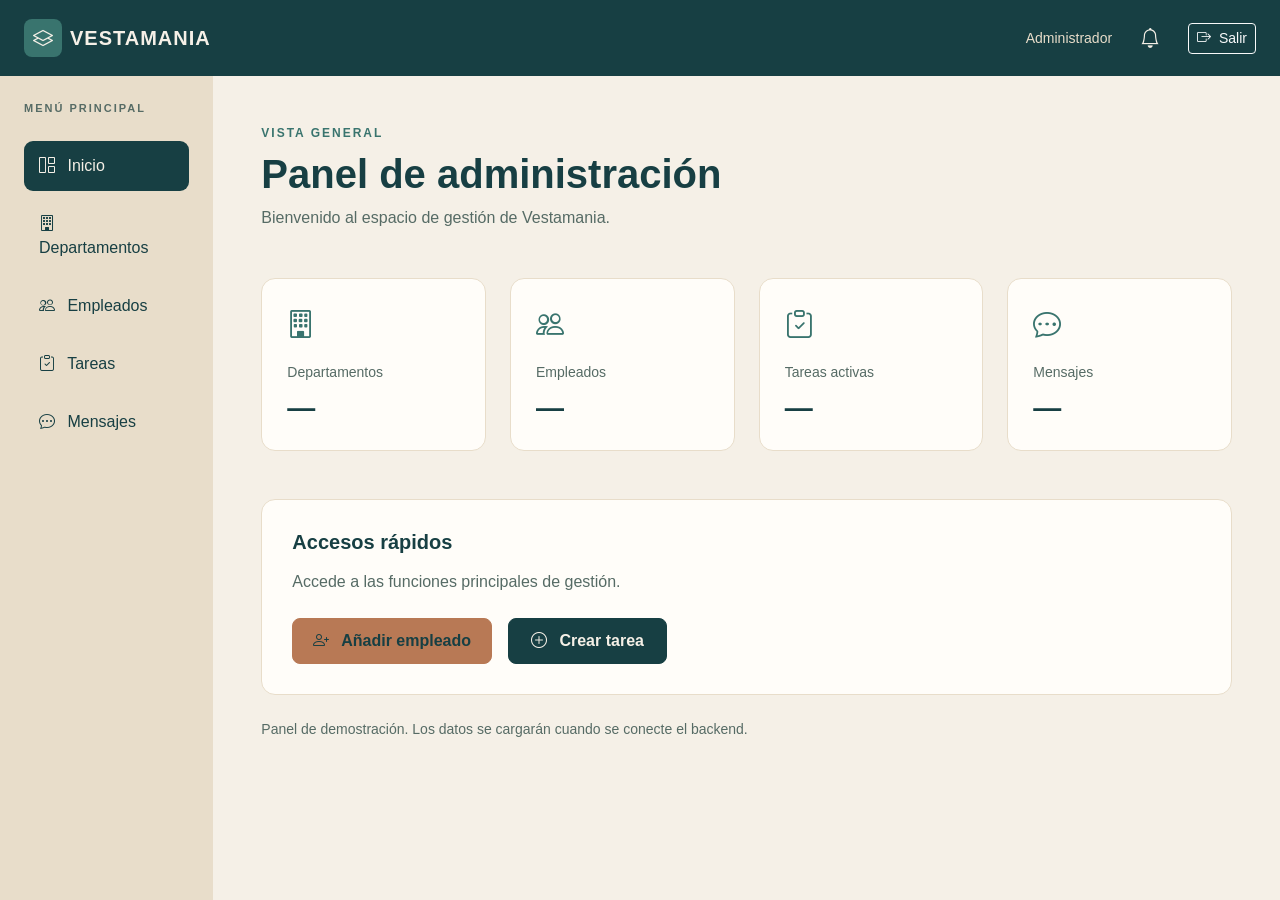
==== Front/admin.html @ 33fcc85e "Commit css js" ====
<!DOCTYPE html>
<html lang="es">
<head>
    <meta charset="UTF-8">
    <meta name="viewport" content="width=device-width, initial-scale=1.0">
    <title>Panel de administración | Vestamania</title>

    <!-- Bootstrap 5 -->
    <link href="https://cdn.jsdelivr.net/npm/bootstrap@5.3.8/dist/css/bootstrap.min.css" rel="stylesheet">

    <!-- Iconos Bootstrap -->
    <link href="https://cdn.jsdelivr.net/npm/bootstrap-icons@1.13.1/font/bootstrap-icons.min.css" rel="stylesheet">

    <!-- CSS personalizado (un nivel por encima) -->
    <link rel="stylesheet" href="../css/style.css">
</head>

<body class="admin-page">

    <!-- BARRA SUPERIOR -->
    <nav class="navbar navbar-expand-lg admin-navbar">
        <div class="container-fluid px-4">

            <a href="admin.html" class="navbar-brand d-flex align-items-center gap-2">
                <span class="logo-icon">
                    <i class="bi bi-layers"></i>
                </span>
                <span class="fw-bold">VESTAMANIA</span>
            </a>

            <div class="d-flex align-items-center gap-3">
                <span class="admin-role d-none d-sm-inline">
                    Administrador
                </span>

                <button class="btn admin-icon-btn" type="button"
                        aria-label="Notificaciones">
                    <i class="bi bi-bell"></i>
                </button>

                <a href="login.html" class="btn btn-outline-light btn-sm">
                    <i class="bi bi-box-arrow-right me-1"></i>
                    Salir
                </a>
            </div>

        </div>
    </nav>

    <!-- DISTRIBUCIÓN PRINCIPAL -->
    <div class="container-fluid">
        <div class="row">

            <!-- MENÚ LATERAL -->
            <aside class="col-lg-3 col-xl-2 admin-sidebar p-4">

                <p class="sidebar-label mb-4">
                    MENÚ PRINCIPAL
                </p>

                <nav class="nav flex-column gap-2">

                    <a class="nav-link active" href="admin.html">
                        <i class="bi bi-grid-1x2 me-2"></i>
                        Inicio
                    </a>

                    <a class="nav-link" href="departamentos.html">
                        <i class="bi bi-building me-2"></i>
                        Departamentos
                    </a>

                    <a class="nav-link" href="empleados.html">
                        <i class="bi bi-people me-2"></i>
                        Empleados
                    </a>

                    <a class="nav-link" href="tareas.html">
                        <i class="bi bi-clipboard-check me-2"></i>
                        Tareas
                    </a>

                    <a class="nav-link" href="mensajes-admin.html">
                        <i class="bi bi-chat-dots me-2"></i>
                        Mensajes
                    </a>

                </nav>
            </aside>

            <!-- CONTENIDO -->
            <main class="col-lg-9 col-xl-10 admin-main p-4 p-lg-5">

                <div class="mb-5">
                    <p class="admin-eyebrow mb-2">
                        VISTA GENERAL
                    </p>

                    <h1 class="fw-bold">
                        Panel de administración
                    </h1>

                    <p class="admin-muted">
                        Bienvenido al espacio de gestión de Vestamania.
                    </p>
                </div>

                <!-- TARJETAS RESUMEN -->
                <div class="row g-4 mb-5">

                    <div class="col-md-6 col-xl-3">
                        <div class="admin-stat-card">
                            <i class="bi bi-building"></i>
                            <p>Departamentos</p>
                            <h2>—</h2>
                        </div>
                    </div>

                    <div class="col-md-6 col-xl-3">
                        <div class="admin-stat-card">
                            <i class="bi bi-people"></i>
                            <p>Empleados</p>
                            <h2>—</h2>
                        </div>
                    </div>

                    <div class="col-md-6 col-xl-3">
                        <div class="admin-stat-card">
                            <i class="bi bi-clipboard-check"></i>
                            <p>Tareas activas</p>
                            <h2>—</h2>
                        </div>
                    </div>

                    <div class="col-md-6 col-xl-3">
                        <div class="admin-stat-card">
                            <i class="bi bi-chat-dots"></i>
                            <p>Mensajes</p>
                            <h2>—</h2>
                        </div>
                    </div>

                </div>

                <!-- ACCESOS RÁPIDOS -->
                <section class="admin-panel-box">

                    <h2 class="h5 fw-bold mb-3">
                        Accesos rápidos
                    </h2>

                    <p class="admin-muted mb-4">
                        Accede a las funciones principales de gestión.
                    </p>

                    <div class="d-flex flex-wrap gap-3">

                        <a href="empleados.html" class="btn btn-cobre">
                            <i class="bi bi-person-plus me-2"></i>
                            Añadir empleado
                        </a>

                        <a href="tareas.html" class="btn btn-vestamania">
                            <i class="bi bi-plus-circle me-2"></i>
                            Crear tarea
                        </a>

                    </div>

                </section>

                <p class="small admin-muted mt-4">
                    Panel de demostración. Los datos se cargarán
                    cuando se conecte el backend.
                </p>

            </main>

        </div>
    </div>

    <script src="https://cdn.jsdelivr.net/npm/bootstrap@5.3.8/dist/js/bootstrap.bundle.min.js"></script>
    <script src="../js/main.js"></script>

</body>
</html>
---- css/style.css ----
/* =====================================
   VESTAMANIA - ESTILOS GENERALES
   ===================================== */

:root {
    --petroleo: #173F43;
    --verde: #39746E;
    --cobre: #B87955;
    --arena: #E8DDCA;
    --crema: #F5F0E7;
    --texto-secundario: #566B65;
}

body {
    font-family: "Segoe UI", Arial, sans-serif;
    background-color: var(--crema);
    color: var(--petroleo);
}

/* =====================================
   BARRA DE NAVEGACION
   ===================================== */

.navbar {
    background-color: var(--petroleo) !important;
    border-bottom: none !important;
}

.navbar-brand,
.navbar-brand:hover {
    color: var(--crema);
    letter-spacing: 1px;
}

.logo-icon {
    display: inline-flex;
    align-items: center;
    justify-content: center;
    width: 38px;
    height: 38px;
    border-radius: 8px;
    background-color: var(--verde);
    color: var(--crema);
    font-size: 20px;
}

/* Enlace de volver al inicio del login */

.navbar a.text-secondary {
    color: var(--crema) !important;
}

.navbar a.text-secondary:hover {
    color: var(--cobre) !important;
}

/* =====================================
   BOTONES PERSONALIZADOS
   ===================================== */

.btn-vestamania {
    background-color: var(--petroleo);
    color: var(--crema);
    border: 1px solid var(--petroleo);
    border-radius: 8px;
    padding: 10px 22px;
    font-weight: 600;
    transition: all 0.2s ease;
}

.btn-vestamania:hover {
    background-color: var(--verde);
    border-color: var(--verde);
    color: var(--crema);
}

.navbar .btn-vestamania {
    background-color: #75958A;
    border-color: #75958A;
    color: #173F43;
}

.navbar .btn-vestamania:hover {
    background-color: #5F7E74;
    border-color: #5F7E74;
    color: #FFFFFF;
}

/* =====================================
   INDEX - PAGINA PRINCIPAL
   ===================================== */

.hero {
    background-color: var(--crema);
    padding: 110px 0 100px;
}

.hero-label {
    color: var(--verde);
    font-size: 13px;
    font-weight: 700;
    letter-spacing: 2px;
}

.hero-title {
    color: var(--petroleo);
    font-size: clamp(36px, 5vw, 60px);
    font-weight: 700;
    line-height: 1.15;
    letter-spacing: -1.5px;
}

.hero-description {
    max-width: 580px;
    color: var(--texto-secundario);
    font-size: 18px;
    line-height: 1.7;
}

/* Tarjetas de departamentos, empleados y tareas */

.feature-card {
    background-color: var(--arena);
    color: var(--petroleo);
    border-radius: 14px;
    padding: 35px 20px;
    transition: transform 0.2s ease,
                box-shadow 0.2s ease;
}

.feature-card i {
    color: var(--verde);
}

.feature-card:hover {
    transform: translateY(-5px);
    box-shadow: 0 10px 25px rgba(23, 63, 67, 0.12);
}

.feature-card h3 {
    font-size: 18px;
    font-weight: 600;
    margin-top: 16px;
    margin-bottom: 0;
}

/* =====================================
   LOGIN - INICIO DE SESION
   ===================================== */

.login-page {
    background-color: var(--crema);
    min-height: 100vh;
}

.login-content {
    min-height: calc(100vh - 75px);
    padding-top: 35px;
    padding-bottom: 35px;
}

.login-card {
    background-color: #FFFDF9;
    border: 1px solid var(--arena);
    border-radius: 16px;
}

.login-card h1 {
    color: var(--petroleo);
}

.login-card .text-secondary {
    color: var(--texto-secundario) !important;
}

.login-card .form-label {
    color: var(--petroleo);
    font-weight: 500;
}

.login-card .form-control {
    padding: 12px;
    border-color: #C9C4B8;
}

.login-card .form-control:focus {
    border-color: var(--verde);
    box-shadow: 0 0 0 0.2rem rgba(57, 116, 110, 0.15);
}

.login-card .btn-vestamania {
    padding: 12px;
}

.login-card .btn-outline-secondary {
    border-color: #C9C4B8;
    color: var(--verde);
}

.login-card .btn-outline-secondary:hover {
    background-color: var(--arena);
    color: var(--petroleo);
}

/* =====================================
   PANEL DEL ADMINISTRADOR
   ===================================== */

.admin-page {
    background-color: var(--crema);
}

.admin-navbar {
    background-color: var(--petroleo);
    min-height: 76px;
}

.admin-role {
    color: var(--arena);
    font-size: 14px;
}

.admin-icon-btn {
    color: var(--crema);
    font-size: 20px;
    border: none;
}

.admin-icon-btn:hover {
    color: var(--cobre);
}

.admin-sidebar {
    background-color: var(--arena);
    min-height: calc(100vh - 76px);
}

.sidebar-label {
    font-size: 11px;
    font-weight: 700;
    letter-spacing: 2px;
    color: var(--texto-secundario);
}

.admin-sidebar .nav-link {
    color: var(--petroleo);
    padding: 13px 15px;
    border-radius: 9px;
    font-weight: 500;
    transition: background-color 0.2s;
}

.admin-sidebar .nav-link:hover {
    background-color: rgba(57, 116, 110, 0.12);
}

.admin-sidebar .nav-link.active {
    background-color: var(--petroleo);
    color: var(--crema);
}

.admin-main {
    min-height: calc(100vh - 76px);
}

.admin-main h1 {
    color: var(--petroleo);
}

.admin-eyebrow {
    color: var(--verde);
    font-size: 12px;
    font-weight: 700;
    letter-spacing: 2px;
}

.admin-muted {
    color: var(--texto-secundario);
}

/* Tarjetas de estadísticas */

.admin-stat-card {
    background-color: #FFFDF9;
    border: 1px solid var(--arena);
    border-radius: 14px;
    padding: 25px;
    height: 100%;
}

.admin-stat-card i {
    color: var(--verde);
    font-size: 28px;
}

.admin-stat-card p {
    margin: 16px 0 8px;
    color: var(--texto-secundario);
    font-size: 14px;
}

.admin-stat-card h2 {
    color: var(--petroleo);
    font-size: 28px;
    font-weight: 700;
    margin: 0;
}

/* Caja de accesos rápidos */

.admin-panel-box {
    background-color: #FFFDF9;
    border: 1px solid var(--arena);
    border-radius: 14px;
    padding: 30px;
}

.btn-cobre {
    background-color: var(--cobre);
    border: 1px solid var(--cobre);
    color: var(--petroleo);
    border-radius: 8px;
    padding: 10px 20px;
    font-weight: 600;
}

.btn-cobre:hover {
    background-color: var(--arena);
    border-color: var(--arena);
    color: var(--petroleo);
}

/* Adaptación a pantallas pequeñas */

@media (max-width: 991px) {
    .admin-sidebar {
        min-height: auto;
    }

    .admin-main {
        min-height: auto;
    }
}


/* =====================================
   GESTIÓN DE DEPARTAMENTOS
   ===================================== */

.tabla-vestamania {
    --bs-table-bg: transparent;
    --bs-table-hover-bg: #F5F0E7;
}

.tabla-vestamania thead th {
    color: var(--petroleo);
    font-size: 14px;
    border-bottom: 2px solid var(--arena);
    padding: 15px 12px;
}

.tabla-vestamania tbody td {
    padding: 16px 12px;
    color: var(--texto-secundario);
    border-bottom-color: var(--arena);
}

.btn-accion {
    border: none;
    background: transparent;
    font-size: 18px;
    padding: 5px 9px;
}

.btn-editar {
    color: var(--verde);
}

.btn-eliminar {
    color: #A65C48;
}

.btn-accion:hover {
    background-color: var(--crema);
    border-radius: 6px;
}

.modal-vestamania {
    background-color: #FFFDF9;
    border: none;
    border-radius: 14px;
}

.modal-vestamania .modal-header,
.modal-vestamania .modal-footer {
    border-color: var(--arena);
}

.modal-vestamania .modal-title {
    color: var(--petroleo);
    font-weight: 700;
}

/* =====================================
   PAGINA DE EMPLEADOS
   ===================================== */

/* Etiqueta de empleado activo */

.badge-activo {
    background-color: #DDECE4;
    color: #27654C;
    padding: 7px 12px;
    font-weight: 600;
    border-radius: 20px;
}

/* Etiqueta de empleado inactivo */

.badge-inactivo {
    background-color: #F1DDD2;
    color: #94563D;
    padding: 7px 12px;
    font-weight: 600;
    border-radius: 20px;
}

/* Campos del formulario */

.modal-vestamania .form-control,
.modal-vestamania .form-select {
    border: 1px solid #C9C4B8;
    border-radius: 8px;
    padding: 11px 12px;
}

.modal-vestamania .form-control:focus,
.modal-vestamania .form-select:focus {
    border-color: var(--verde);
    box-shadow: 0 0 0 0.2rem rgba(57, 116, 110, 0.15);
}

/* Buscador */

.admin-panel-box .input-group-text {
    background-color: var(--arena);
    border-color: #C9C4B8;
    color: var(--petroleo);
}



/* =====================================
   GESTIÓN DE TAREAS - VESTAMANIA
   ===================================== */

/* Tarjetas de resumen */

.tarea-resumen {
    background-color: #FFFDF9;
    border: 1px solid var(--arena);
    border-radius: 14px;
    padding: 25px;
    height: 100%;
}

.tarea-resumen-icon {
    width: 45px;
    height: 45px;
    background-color: var(--arena);
    color: var(--verde);
    border-radius: 10px;

    display: flex;
    align-items: center;
    justify-content: center;

    font-size: 22px;
}

.tarea-resumen p {
    margin-top: 18px;
    margin-bottom: 5px;
    color: var(--texto-secundario);
    font-size: 14px;
}

.tarea-resumen h2 {
    color: var(--petroleo);
    font-size: 30px;
    font-weight: 700;
    margin-bottom: 0;
}

/* Estados de las tareas */

.estado-pendiente {
    background-color: #F4E3D8;
    color: #865137;
}

.estado-curso {
    background-color: #DCEBE7;
    color: #265F5B;
}

.estado-finalizada {
    background-color: #E2ECDD;
    color: #386444;
}

.estado-pendiente,
.estado-curso,
.estado-finalizada {
    padding: 8px 12px;
    border-radius: 20px;
    font-weight: 600;
}

/* Prioridad */

.prioridad-alta {
    color: #A34B3F;
    font-weight: 600;
}

.prioridad-media {
    color: #9B6B37;
    font-weight: 600;
}

.prioridad-baja {
    color: #39746E;
    font-weight: 600;
}

/* Filtros */

.admin-panel-box .form-select,
.admin-panel-box .form-control {
    border-color: #C9C4B8;
    border-radius: 8px;
    color: var(--petroleo);
}

.admin-panel-box .form-select:focus,
.admin-panel-box .form-control:focus {
    border-color: var(--verde);
    box-shadow: 0 0 0 0.2rem rgba(57, 116, 110, 0.15);
}




/* =====================================
   PANEL DEL EMPLEADO - VESTAMANIA
   ===================================== */

.empleado-page {
    background-color: var(--crema);
    min-height: 100vh;
}

/* Barra superior */

.empleado-navbar {
    background-color: var(--petroleo);
    min-height: 76px;
}

.empleado-rol {
    color: var(--arena);
    font-size: 14px;
}

.empleado-notificacion {
    color: var(--crema);
    border: none;
    font-size: 20px;
}

.empleado-notificacion:hover {
    color: var(--cobre);
}

/* Contenido principal */

.empleado-main {
    max-width: 1050px;
    padding-top: 65px;
    padding-bottom: 65px;
}

.empleado-main h1 {
    color: var(--petroleo);
    font-size: clamp(28px, 4vw, 40px);
}

/* Tarjeta de tarea actual */

.tarea-actual {
    background-color: #FFFDF9;
    border: 1px solid var(--arena);
    border-radius: 16px;
    padding: 35px;
    box-shadow: 0 6px 20px rgba(23, 63, 67, 0.06);
}

.tarea-actual h2 {
    color: var(--petroleo);
}

.tarea-actual h2 i {
    color: var(--verde);
}

.tarea-titulo {
    color: var(--petroleo);
    font-size: 26px;
    font-weight: 700;
}

/* Información de la tarea */

.tarea-detalles {
    background-color: var(--crema);
    border-radius: 10px;
    padding: 18px;
    color: var(--texto-secundario);
}

.tarea-detalles i {
    color: var(--verde);
}

/* Botones */

.empleado-btn-tarea {
    padding: 14px 18px;
    font-size: 15px;
}

.btn-verde {
    background-color: var(--verde);
    color: var(--crema);
    border: 1px solid var(--verde);
    border-radius: 8px;
    padding: 11px 20px;
    font-weight: 600;
}

.btn-verde:hover {
    background-color: var(--petroleo);
    border-color: var(--petroleo);
    color: var(--crema);
}

/* Comunicación interna */

.empleado-comunicacion {
    background-color: var(--arena);
    border-radius: 14px;
    padding: 30px;
}

.empleado-comunicacion h2 {
    color: var(--petroleo);
}

.empleado-comunicacion h2 i {
    color: var(--verde);
}

.empleado-comunicacion p {
    color: var(--texto-secundario);
    line-height: 1.7;
}

/* Adaptación a móviles */

@media (max-width: 768px) {

    .empleado-main {
        padding-top: 40px;
        padding-bottom: 40px;
    }

    .tarea-actual {
        padding: 25px 20px;
    }

    .tarea-titulo {
        font-size: 22px;
    }

    .empleado-comunicacion {
        padding: 25px 20px;
    }

    .empleado-comunicacion .btn-verde {
        width: 100%;
    }

}

/* =====================================
   MENSAJERÍA - VESTAMANIA
   ===================================== */

/* Página */

.mensajes-page {
    background-color: var(--crema);
    min-height: 100vh;
}

.mensajes-navbar {
    background-color: var(--petroleo);
    min-height: 76px;
}

.mensajes-main {
    padding-top: 40px;
    padding-bottom: 40px;
}

.mensajes-main h1 {
    color: var(--petroleo);
}

/* Contenedor general del chat */

.mensajes-contenedor {
    background-color: #FFFDF9;
    border: 1px solid var(--arena);
    border-radius: 16px;
    overflow: hidden;
    min-height: 610px;
}

/* Columna de conversaciones */

.mensajes-sidebar {
    background-color: var(--arena);
    border-right: 1px solid #D3C6B4;
}

.mensajes-sidebar h2 {
    color: var(--petroleo);
}

.mensajes-seccion {
    color: var(--texto-secundario);
    font-size: 11px;
    font-weight: 700;
    letter-spacing: 1.5px;
}

.mensajes-sidebar .input-group-text {
    background-color: #FFFDF9;
    border-color: #C9C4B8;
    color: var(--verde);
}

.mensajes-sidebar .form-control {
    border-color: #C9C4B8;
}

/* Elementos de conversación */

.conversacion-item {
    display: flex;
    align-items: center;
    gap: 12px;
    padding: 13px;
    border-radius: 10px;
    text-decoration: none;
    color: var(--petroleo);
    transition: background-color 0.2s;
}

.conversacion-item:hover {
    background-color: #D8CBB8;
    color: var(--petroleo);
}

.conversacion-item.seleccionado {
    background-color: var(--petroleo);
    color: var(--crema);
}

.conversacion-item strong {
    display: block;
    font-size: 14px;
}

.conversacion-item small {
    display: block;
    font-size: 12px;
    opacity: 0.75;
}

.conversacion-icono,
.conversacion-avatar {
    width: 42px;
    height: 42px;
    flex-shrink: 0;
    border-radius: 10px;
    background-color: #DCEBE7;
    color: var(--verde);

    display: flex;
    align-items: center;
    justify-content: center;

    font-size: 18px;
}

.conversacion-avatar {
    border-radius: 50%;
    font-size: 12px;
    font-weight: 700;
}

.conversacion-item.seleccionado .conversacion-icono {
    background-color: var(--verde);
    color: var(--crema);
}

/* Zona del chat */

.mensajes-chat {
    display: flex;
    flex-direction: column;
    min-height: 610px;
    background-color: #FFFDF9;
}

/* Cabecera */

.chat-cabecera {
    display: flex;
    align-items: center;
    justify-content: space-between;
    gap: 15px;

    padding: 20px 25px;
    border-bottom: 1px solid var(--arena);
}

.chat-cabecera h2 {
    color: var(--petroleo);
}

.chat-icono {
    display: flex;
    align-items: center;
    justify-content: center;

    width: 45px;
    height: 45px;
    border-radius: 10px;

    background-color: #DCEBE7;
    color: var(--verde);
    font-size: 22px;
}

.chat-tipo {
    background-color: var(--arena);
    color: var(--petroleo);
    padding: 8px 12px;
}

/* Área de mensajes */

.chat-mensajes {
    display: flex;
    flex-direction: column;
    gap: 18px;
    flex: 1;

    padding: 30px;
    background-color: #F9F6F0;
}

.chat-fecha {
    align-self: center;
    background-color: var(--arena);
    color: var(--texto-secundario);

    padding: 6px 16px;
    border-radius: 20px;
    font-size: 12px;
    margin-bottom: 8px;
}

/* Mensajes recibidos */

.mensaje-recibido {
    align-self: flex-start;
    max-width: 75%;

    padding: 14px 18px;
    background-color: #FFFFFF;
    border: 1px solid var(--arena);
    border-radius: 14px 14px 14px 4px;

    color: var(--petroleo);
    font-size: 14px;
}

.mensaje-autor {
    display: block;
    color: var(--verde);
    font-weight: 700;
    font-size: 12px;
    margin-bottom: 7px;
}

/* Mensajes enviados */

.mensaje-enviado {
    align-self: flex-end;
    max-width: 75%;

    padding: 14px 18px;
    background-color: #DCEBE7;
    border-radius: 14px 14px 4px 14px;

    color: var(--petroleo);
    font-size: 14px;
}

.mensaje-hora {
    display: block;
    color: var(--texto-secundario);
    font-size: 11px;
    text-align: right;
    margin-top: 5px;
}

/* Zona para escribir */

.chat-escribir {
    background-color: #FFFDF9;
    border-top: 1px solid var(--arena);
    padding: 20px 25px;
}

.chat-escribir .form-control {
    padding: 13px 15px;
    border-color: #C9C4B8;
    border-radius: 9px;
}

.chat-escribir .form-control:focus {
    border-color: var(--verde);
    box-shadow: 0 0 0 0.2rem rgba(57, 116, 110, 0.15);
}

.chat-btn-enviar {
    min-width: 48px;
    height: 48px;
    font-size: 18px;
}

/* Adaptación a móviles */

@media (max-width: 767px) {

    .mensajes-sidebar {
        border-right: none;
        border-bottom: 1px solid #D3C6B4;
    }

    .mensajes-chat {
        min-height: 480px;
    }

    .chat-cabecera,
    .chat-escribir {
        padding: 16px;
    }

    .chat-mensajes {
        padding: 18px;
    }

    .mensaje-recibido,
    .mensaje-enviado {
        max-width: 90%;
    }
}


/* =====================================
   CHAT PRIVADO - VESTAMANIA
   ===================================== */

.chat-titulo-pagina {
    color: var(--petroleo);
}

/* Ventana principal del empleado */

.chat-privado {
    max-width: 950px;
    margin: 0 auto;
    background-color: #FFFDF9;
    border: 1px solid var(--arena);
    border-radius: 16px;
    overflow: hidden;
}

/* Cabecera de conversación */

.chat-privado-cabecera {
    display: flex;
    align-items: center;
    gap: 15px;
    padding: 20px 25px;
    background-color: #FFFDF9;
    border-bottom: 1px solid var(--arena);
}

.chat-privado-cabecera h2 {
    color: var(--petroleo);
}

.chat-avatar {
    width: 48px;
    height: 48px;
    flex-shrink: 0;
    border-radius: 50%;
    background-color: #DCEBE7;
    color: var(--verde);

    display: flex;
    align-items: center;
    justify-content: center;

    font-size: 24px;
}

/* Zona donde aparecerán los mensajes */

.chat-privado-mensajes {
    min-height: 430px;
    padding: 25px;
    background-color: #F9F6F0;

    display: flex;
    flex-direction: column;
    gap: 15px;

    overflow-y: auto;
}

/* Estado inicial sin mensajes */

.chat-sin-mensajes {
    margin: auto;
    max-width: 350px;
    text-align: center;
    color: var(--texto-secundario);
}

.chat-sin-mensajes i {
    font-size: 45px;
    color: var(--verde);
}

.chat-sin-mensajes h3 {
    color: var(--petroleo);
}

/* Zona para escribir */

.chat-privado-pie {
    padding: 20px;
    background-color: #FFFDF9;
    border-top: 1px solid var(--arena);
}

.chat-privado-pie .form-control {
    padding: 13px;
    border: 1px solid #C9C4B8;
    border-radius: 9px;
}

.chat-privado-pie .form-control:focus {
    border-color: var(--verde);
    box-shadow: 0 0 0 0.2rem rgba(57, 116, 110, 0.15);
}

.chat-boton-enviar {
    min-width: 50px;
    height: 50px;
    font-size: 19px;
}

/* =====================================
   VISTA DEL ADMINISTRADOR
   ===================================== */

.chat-admin-contenedor {
    background-color: #FFFDF9;
    border: 1px solid var(--arena);
    border-radius: 16px;
    overflow: hidden;
}

.chat-admin-sidebar {
    background-color: var(--arena);
    border-right: 1px solid #D3C6B4;
}

.chat-admin-sidebar h2 {
    color: var(--petroleo);
}

.chat-admin-sidebar .input-group-text {
    background-color: #FFFDF9;
    border-color: #C9C4B8;
    color: var(--verde);
}

.chat-admin-sidebar .form-control {
    border-color: #C9C4B8;
}

.chat-admin-sidebar #listaConversaciones {
    color: var(--texto-secundario);
}

/* Conversación abierta */

.chat-admin-conversacion {
    display: flex;
    flex-direction: column;
    min-height: 610px;
}

.chat-admin-conversacion .chat-privado-mensajes {
    flex: 1;
}

/* Preparado para los mensajes reales */

.chat-burbuja-recibida {
    align-self: flex-start;
    max-width: 75%;
    padding: 14px 18px;
    border-radius: 14px 14px 14px 4px;
    background-color: #FFFDF9;
    border: 1px solid var(--arena);
    color: var(--petroleo);
}

.chat-burbuja-enviada {
    align-self: flex-end;
    max-width: 75%;
    padding: 14px 18px;
    border-radius: 14px 14px 4px 14px;
    background-color: #DCEBE7;
    color: var(--petroleo);
}

/* Adaptación a móviles */

@media (max-width: 767px) {

    .chat-admin-sidebar {
        border-right: none;
        border-bottom: 1px solid #D3C6B4;
    }

    .chat-privado-cabecera {
        padding: 15px;
    }

    .chat-privado-mensajes {
        min-height: 350px;
        padding: 15px;
    }

    .chat-privado-pie {
        padding: 12px;
    }

    .chat-burbuja-recibida,
    .chat-burbuja-enviada {
        max-width: 90%;
    }
}

/* Adaptación para móviles */

@media (max-width: 768px) {

    .tarea-resumen {
        padding: 20px;
    }

    .tarea-resumen h2 {
        font-size: 26px;
    }

}




























































































/* =====================================
   DISEÑO RESPONSIVE
   ===================================== */

@media (max-width: 768px) {
    .hero {
        padding: 70px 0;
    }

    .hero-description {
        font-size: 16px;
    }

    .feature-card {
        padding: 25px;
    }
}

@media (max-width: 576px) {
    .login-content {
        min-height: auto;
        padding-top: 60px;
    }
}

/* Tarjetas pulsables del inicio */

button.feature-card {
    cursor: pointer;
    font-family: inherit;
    text-align: center;
}

button.feature-card:focus-visible {
    outline: 3px solid var(--verde);
    outline-offset: 4px;
}
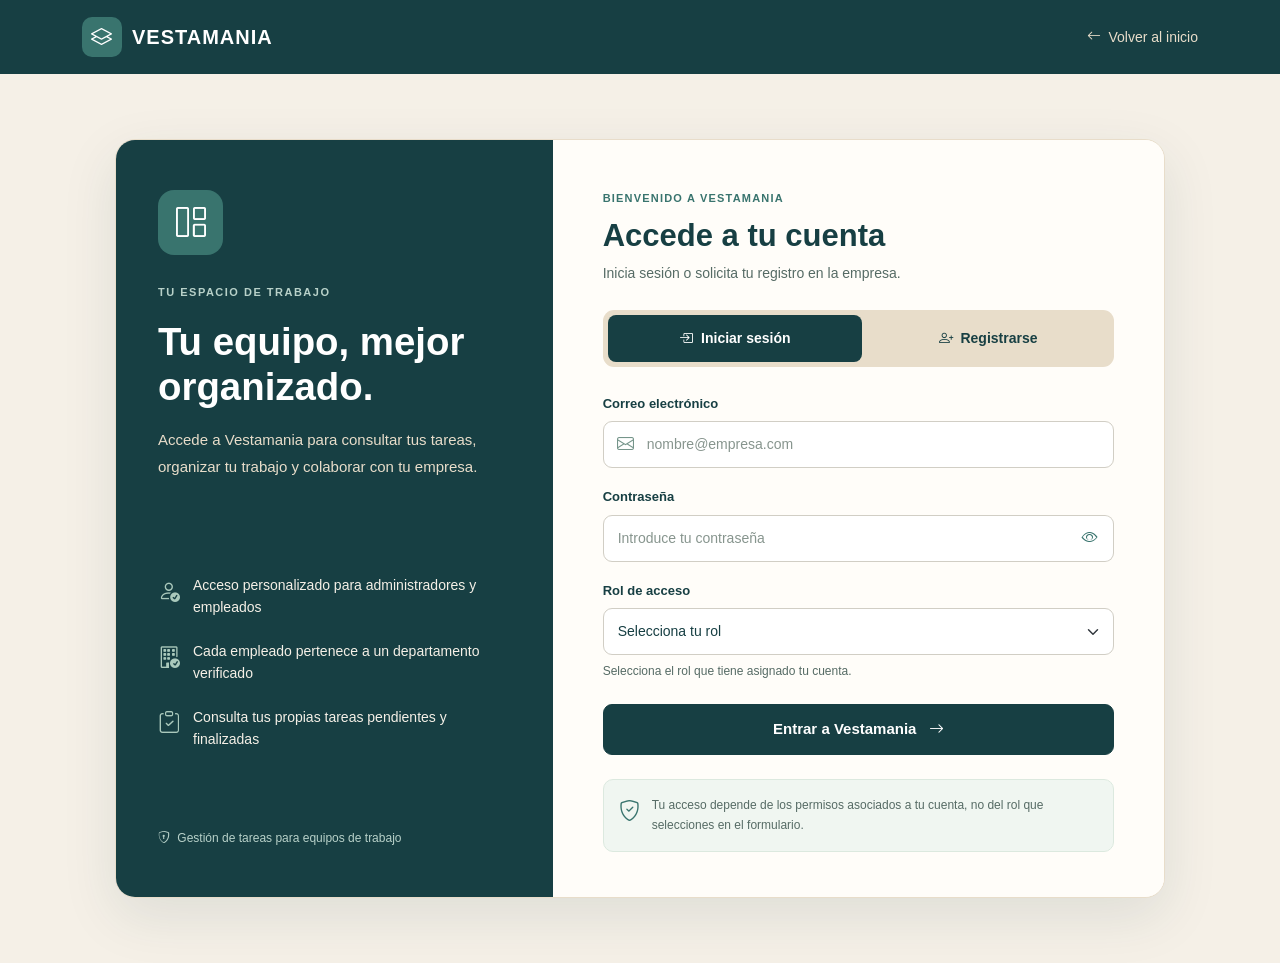
==== commit f2b5c8ff: "Cambios realizados" ====
--- a/Front/admin.html
+++ b/Front/admin.html
@@ -1,186 +1,645 @@
 
 <!DOCTYPE html>
 <html lang="es">
+
 <head>
     <meta charset="UTF-8">
     <meta name="viewport" content="width=device-width, initial-scale=1.0">
+
     <title>Panel de administración | Vestamania</title>
 
-    <!-- Bootstrap 5 -->
-    <link href="https://cdn.jsdelivr.net/npm/bootstrap@5.3.8/dist/css/bootstrap.min.css" rel="stylesheet">
-
-    <!-- Iconos Bootstrap -->
-    <link href="https://cdn.jsdelivr.net/npm/bootstrap-icons@1.13.1/font/bootstrap-icons.min.css" rel="stylesheet">
-
-    <!-- CSS personalizado (un nivel por encima) -->
+    <!-- BOOTSTRAP 5 -->
+    <link
+        href="https://cdn.jsdelivr.net/npm/bootstrap@5.3.8/dist/css/bootstrap.min.css"
+        rel="stylesheet">
+
+    <!-- BOOTSTRAP ICONS -->
+    <link
+        href="https://cdn.jsdelivr.net/npm/bootstrap-icons@1.13.1/font/bootstrap-icons.min.css"
+        rel="stylesheet">
+
+    <!-- CSS DE VESTAMANIA -->
     <link rel="stylesheet" href="../css/style.css">
+
 </head>
 
-<body class="admin-page">
-
-    <!-- BARRA SUPERIOR -->
-    <nav class="navbar navbar-expand-lg admin-navbar">
-        <div class="container-fluid px-4">
-
-            <a href="admin.html" class="navbar-brand d-flex align-items-center gap-2">
-                <span class="logo-icon">
-                    <i class="bi bi-layers"></i>
+<body class="admin2-body">
+
+    <!-- =====================================
+         BARRA DE NAVEGACIÓN SUPERIOR
+         ===================================== -->
+
+    <header>
+
+        <nav class="navbar navbar-expand-lg admin2-navbar">
+
+            <div class="container">
+
+                <!-- LOGOTIPO -->
+                <a href="admin.html"
+                   class="navbar-brand admin2-brand">
+
+                    <span class="admin2-logo">
+                        <i class="bi bi-layers"></i>
+                    </span>
+
+                    VESTAMANIA
+
+                </a>
+
+                <!-- MENÚ EN PANTALLAS PEQUEÑAS -->
+                <button
+                    class="navbar-toggler admin2-toggler"
+                    type="button"
+                    data-bs-toggle="collapse"
+                    data-bs-target="#menuAdministrador"
+                    aria-controls="menuAdministrador"
+                    aria-expanded="false"
+                    aria-label="Abrir menú de navegación">
+
+                    <i class="bi bi-list"></i>
+
+                </button>
+
+                <!-- NAVEGACIÓN PRINCIPAL -->
+                <div class="collapse navbar-collapse"
+                     id="menuAdministrador">
+
+                    <ul class="navbar-nav admin2-nav mx-lg-auto">
+
+                        <!-- INICIO -->
+                        <li class="nav-item">
+
+                            <a href="admin.html"
+                               class="nav-link active"
+                               aria-current="page">
+
+                                <i class="bi bi-house-door me-1"></i>
+                                Inicio
+
+                            </a>
+
+                        </li>
+
+                        <!-- DEPARTAMENTOS -->
+                        <li class="nav-item">
+
+                            <a href="departamentos.html"
+                               class="nav-link">
+
+                                <i class="bi bi-building me-1"></i>
+                                Departamentos
+
+                            </a>
+
+                        </li>
+
+                        <!-- EMPLEADOS -->
+                        <li class="nav-item">
+
+                            <a href="empleados.html"
+                               class="nav-link">
+
+                                <i class="bi bi-people me-1"></i>
+                                Empleados
+
+                            </a>
+
+                        </li>
+
+                        <!-- TAREAS -->
+                        <li class="nav-item">
+
+                            <a href="tareas.html"
+                               class="nav-link">
+
+                                <i class="bi bi-clipboard-check me-1"></i>
+                                Tareas
+
+                            </a>
+
+                        </li>
+
+                        <!-- MENSAJES -->
+                        <li class="nav-item">
+
+                            <a href="mensajes-admin.html"
+                               class="nav-link">
+
+                                <i class="bi bi-chat-dots me-1"></i>
+                                Mensajes
+
+                            </a>
+
+                        </li>
+
+                    </ul>
+
+                    <!-- CUENTA Y CIERRE DE SESIÓN -->
+                    <div class="admin2-usuario">
+
+                        <span class="admin2-usuario-rol">
+
+                            <i class="bi bi-person-circle me-1"></i>
+                            Administrador
+
+                        </span>
+
+                        <button
+                            type="button"
+                            id="cerrarSesion"
+                            class="btn admin2-btn-salir">
+
+                            <i class="bi bi-box-arrow-right me-1"></i>
+                            Salir
+
+                        </button>
+
+                    </div>
+
+                </div>
+
+            </div>
+
+        </nav>
+
+    </header>
+
+
+    <!-- =====================================
+         CONTENIDO PRINCIPAL
+         ===================================== -->
+
+    <main class="admin2-main">
+
+        <div class="container">
+
+            <!-- =====================================
+                 BIENVENIDA
+                 ===================================== -->
+
+            <section class="admin2-bienvenida">
+
+                <div class="row align-items-center g-4">
+
+                    <!-- TEXTO -->
+                    <div class="col-lg-8">
+
+                        <p class="admin2-etiqueta mb-2">
+
+                            <i class="bi bi-grid-1x2 me-1"></i>
+                            PANEL DE ADMINISTRACIÓN
+
+                        </p>
+
+                        <h1 class="admin2-titulo mb-3">
+                            Bienvenido, administrador
+                        </h1>
+
+                        <p class="admin2-descripcion mb-0">
+
+                            Desde este espacio puedes organizar
+                            los departamentos de tu empresa,
+                            gestionar empleados, administrar tareas
+                            y consultar los mensajes de tu equipo.
+
+                        </p>
+
+                    </div>
+
+                    <!-- ELEMENTO DECORATIVO -->
+                    <div class="col-lg-4 d-none d-lg-flex
+                                justify-content-lg-center">
+
+                        <div class="admin2-ilustracion"
+                             aria-hidden="true">
+
+                            <span class="admin2-ilustracion-icono">
+                                <i class="bi bi-building"></i>
+                            </span>
+
+                            <span class="admin2-ilustracion-icono">
+                                <i class="bi bi-people"></i>
+                            </span>
+
+                            <span class="admin2-ilustracion-icono">
+                                <i class="bi bi-clipboard-check"></i>
+                            </span>
+
+                            <span class="admin2-ilustracion-icono">
+                                <i class="bi bi-chat-dots"></i>
+                            </span>
+
+                        </div>
+
+                    </div>
+
+                </div>
+
+            </section>
+
+
+            <!-- =====================================
+                 TARJETAS DE GESTIÓN
+                 ===================================== -->
+
+            <section class="admin2-gestion"
+                     aria-labelledby="tituloGestion">
+
+                <!-- TÍTULO DE SECCIÓN -->
+                <div class="admin2-seccion-cabecera">
+
+                    <div>
+
+                        <p class="admin2-etiqueta mb-2">
+                            GESTIÓN PRINCIPAL
+                        </p>
+
+                        <h2 id="tituloGestion"
+                            class="admin2-seccion-titulo mb-2">
+
+                            ¿Qué quieres gestionar hoy?
+
+                        </h2>
+
+                        <p class="admin2-texto-secundario mb-0">
+
+                            Accede a las herramientas principales
+                            de Vestamania.
+
+                        </p>
+
+                    </div>
+
+                </div>
+
+
+                <!-- TARJETAS -->
+                <div class="row g-4">
+
+                    <!-- =====================================
+                         TARJETA DE DEPARTAMENTOS
+                         ===================================== -->
+
+                    <div class="col-12 col-md-6 col-xl-3">
+
+                        <a href="departamentos.html"
+                           class="admin2-tarjeta">
+
+                            <span class="admin2-tarjeta-icono
+                                         admin2-icono-departamentos">
+
+                                <i class="bi bi-building"></i>
+
+                            </span>
+
+                            <h3 class="admin2-tarjeta-titulo">
+                                Departamentos
+                            </h3>
+
+                            <p class="admin2-tarjeta-descripcion">
+
+                                Organiza las diferentes áreas
+                                de la empresa y gestiona
+                                sus departamentos.
+
+                            </p>
+
+                            <span class="admin2-tarjeta-enlace">
+
+                                Gestionar departamentos
+
+                                <i class="bi bi-arrow-right"></i>
+
+                            </span>
+
+                        </a>
+
+                    </div>
+
+
+                    <!-- =====================================
+                         TARJETA DE EMPLEADOS
+                         ===================================== -->
+
+                    <div class="col-12 col-md-6 col-xl-3">
+
+                        <a href="empleados.html"
+                           class="admin2-tarjeta">
+
+                            <span class="admin2-tarjeta-icono
+                                         admin2-icono-empleados">
+
+                                <i class="bi bi-people"></i>
+
+                            </span>
+
+                            <h3 class="admin2-tarjeta-titulo">
+                                Empleados
+                            </h3>
+
+                            <p class="admin2-tarjeta-descripcion">
+
+                                Administra los trabajadores,
+                                sus puestos y los departamentos
+                                a los que pertenecen.
+
+                            </p>
+
+                            <span class="admin2-tarjeta-enlace">
+
+                                Gestionar empleados
+
+                                <i class="bi bi-arrow-right"></i>
+
+                            </span>
+
+                        </a>
+
+                    </div>
+
+
+                    <!-- =====================================
+                         TARJETA DE TAREAS
+                         ===================================== -->
+
+                    <div class="col-12 col-md-6 col-xl-3">
+
+                        <a href="tareas.html"
+                           class="admin2-tarjeta">
+
+                            <span class="admin2-tarjeta-icono
+                                         admin2-icono-tareas">
+
+                                <i class="bi bi-clipboard-check"></i>
+
+                            </span>
+
+                            <h3 class="admin2-tarjeta-titulo">
+                                Tareas
+                            </h3>
+
+                            <p class="admin2-tarjeta-descripcion">
+
+                                Organiza y asigna tareas
+                                a los trabajadores y consulta
+                                el estado del trabajo.
+
+                            </p>
+
+                            <span class="admin2-tarjeta-enlace">
+
+                                Gestionar tareas
+
+                                <i class="bi bi-arrow-right"></i>
+
+                            </span>
+
+                        </a>
+
+                    </div>
+
+
+                    <!-- =====================================
+                         TARJETA DE MENSAJES
+                         ===================================== -->
+
+                    <div class="col-12 col-md-6 col-xl-3">
+
+                        <a href="mensajes-admin.html"
+                           class="admin2-tarjeta">
+
+                            <span class="admin2-tarjeta-icono
+                                         admin2-icono-mensajes">
+
+                                <i class="bi bi-chat-dots"></i>
+
+                            </span>
+
+                            <h3 class="admin2-tarjeta-titulo">
+                                Mensajes
+                            </h3>
+
+                            <p class="admin2-tarjeta-descripcion">
+
+                                Accede a las conversaciones
+                                de los empleados y consulta
+                                sus mensajes.
+
+                            </p>
+
+                            <span class="admin2-tarjeta-enlace">
+
+                                Ver conversaciones
+
+                                <i class="bi bi-arrow-right"></i>
+
+                            </span>
+
+                        </a>
+
+                    </div>
+
+                </div>
+
+            </section>
+
+
+            <!-- =====================================
+                 INFORMACIÓN Y ACCESOS RÁPIDOS
+                 ===================================== -->
+
+            <section class="admin2-inferior">
+
+                <div class="row g-4">
+
+                    <!-- ACTIVIDAD RECIENTE -->
+                    <div class="col-lg-8">
+
+                        <div class="admin2-panel">
+
+                            <div class="admin2-panel-cabecera">
+
+                                <div>
+
+                                    <p class="admin2-etiqueta mb-2">
+                                        SEGUIMIENTO
+                                    </p>
+
+                                    <h2 class="admin2-panel-titulo">
+                                        Actividad reciente
+                                    </h2>
+
+                                    <p class="admin2-texto-secundario mb-0">
+                                        Resumen de las tareas y del trabajo
+                                        realizado por el equipo.
+                                    </p>
+
+                                </div>
+
+                                <span class="admin2-panel-icono">
+                                    <i class="bi bi-activity"></i>
+                                </span>
+
+                            </div>
+
+                            <!-- ESTADO SIN DATOS -->
+                            <div class="admin2-sin-actividad">
+
+                                <span class="admin2-sin-actividad-icono">
+
+                                    <i class="bi bi-clock-history"></i>
+
+                                </span>
+
+                                <h3>
+                                    Aún no hay actividad que mostrar
+                                </h3>
+
+                                <p>
+
+                                    Cuando conectemos la gestión
+                                    de tareas con Laravel y MariaDB,
+                                    aparecerá aquí la actividad
+                                    reciente del equipo.
+
+                                </p>
+
+                            </div>
+
+                        </div>
+
+                    </div>
+
+
+                    <!-- ACCESOS RÁPIDOS -->
+                    <div class="col-lg-4">
+
+                        <div class="admin2-panel">
+
+                            <div class="admin2-panel-cabecera">
+
+                                <div>
+
+                                    <p class="admin2-etiqueta mb-2">
+                                        ATAJOS
+                                    </p>
+
+                                    <h2 class="admin2-panel-titulo">
+                                        Accesos rápidos
+                                    </h2>
+
+                                </div>
+
+                            </div>
+
+                            <p class="admin2-texto-secundario mb-4">
+
+                                Entra directamente en las herramientas
+                                que utilizas con más frecuencia.
+
+                            </p>
+
+                            <div class="admin2-atajos">
+
+                                <!-- ACCESO A TAREAS -->
+                                <a href="tareas.html"
+                                   class="admin2-atajo">
+
+                                    <span>
+
+                                        <i class="bi bi-clipboard-plus"></i>
+                                        Ir a tareas
+
+                                    </span>
+
+                                    <i class="bi bi-chevron-right"></i>
+
+                                </a>
+
+                                <!-- ACCESO A EMPLEADOS -->
+                                <a href="empleados.html"
+                                   class="admin2-atajo">
+
+                                    <span>
+
+                                        <i class="bi bi-person-plus"></i>
+                                        Ir a empleados
+
+                                    </span>
+
+                                    <i class="bi bi-chevron-right"></i>
+
+                                </a>
+
+                                <!-- ACCESO A MENSAJES -->
+                                <a href="mensajes-admin.html"
+                                   class="admin2-atajo">
+
+                                    <span>
+
+                                        <i class="bi bi-chat-left-text"></i>
+                                        Abrir mensajes
+
+                                    </span>
+
+                                    <i class="bi bi-chevron-right"></i>
+
+                                </a>
+
+                            </div>
+
+                        </div>
+
+                    </div>
+
+                </div>
+
+            </section>
+
+        </div>
+
+    </main>
+
+
+    <!-- =====================================
+         PIE DE PÁGINA
+         ===================================== -->
+
+    <footer class="admin2-footer">
+
+        <div class="container">
+
+            <div class="d-flex flex-wrap
+                        justify-content-between
+                        align-items-center gap-2">
+
+                <span>
+
+                    <i class="bi bi-layers me-1"></i>
+                    VESTAMANIA
+
                 </span>
-                <span class="fw-bold">VESTAMANIA</span>
-            </a>
-
-            <div class="d-flex align-items-center gap-3">
-                <span class="admin-role d-none d-sm-inline">
-                    Administrador
+
+                <span>
+                    Panel de administración
                 </span>
 
-                <button class="btn admin-icon-btn" type="button"
-                        aria-label="Notificaciones">
-                    <i class="bi bi-bell"></i>
-                </button>
-
-                <a href="login.html" class="btn btn-outline-light btn-sm">
-                    <i class="bi bi-box-arrow-right me-1"></i>
-                    Salir
-                </a>
             </div>
 
         </div>
-    </nav>
-
-    <!-- DISTRIBUCIÓN PRINCIPAL -->
-    <div class="container-fluid">
-        <div class="row">
-
-            <!-- MENÚ LATERAL -->
-            <aside class="col-lg-3 col-xl-2 admin-sidebar p-4">
-
-                <p class="sidebar-label mb-4">
-                    MENÚ PRINCIPAL
-                </p>
-
-                <nav class="nav flex-column gap-2">
-
-                    <a class="nav-link active" href="admin.html">
-                        <i class="bi bi-grid-1x2 me-2"></i>
-                        Inicio
-                    </a>
-
-                    <a class="nav-link" href="departamentos.html">
-                        <i class="bi bi-building me-2"></i>
-                        Departamentos
-                    </a>
-
-                    <a class="nav-link" href="empleados.html">
-                        <i class="bi bi-people me-2"></i>
-                        Empleados
-                    </a>
-
-                    <a class="nav-link" href="tareas.html">
-                        <i class="bi bi-clipboard-check me-2"></i>
-                        Tareas
-                    </a>
-
-                    <a class="nav-link" href="mensajes-admin.html">
-                        <i class="bi bi-chat-dots me-2"></i>
-                        Mensajes
-                    </a>
-
-                </nav>
-            </aside>
-
-            <!-- CONTENIDO -->
-            <main class="col-lg-9 col-xl-10 admin-main p-4 p-lg-5">
-
-                <div class="mb-5">
-                    <p class="admin-eyebrow mb-2">
-                        VISTA GENERAL
-                    </p>
-
-                    <h1 class="fw-bold">
-                        Panel de administración
-                    </h1>
-
-                    <p class="admin-muted">
-                        Bienvenido al espacio de gestión de Vestamania.
-                    </p>
-                </div>
-
-                <!-- TARJETAS RESUMEN -->
-                <div class="row g-4 mb-5">
-
-                    <div class="col-md-6 col-xl-3">
-                        <div class="admin-stat-card">
-                            <i class="bi bi-building"></i>
-                            <p>Departamentos</p>
-                            <h2>—</h2>
-                        </div>
-                    </div>
-
-                    <div class="col-md-6 col-xl-3">
-                        <div class="admin-stat-card">
-                            <i class="bi bi-people"></i>
-                            <p>Empleados</p>
-                            <h2>—</h2>
-                        </div>
-                    </div>
-
-                    <div class="col-md-6 col-xl-3">
-                        <div class="admin-stat-card">
-                            <i class="bi bi-clipboard-check"></i>
-                            <p>Tareas activas</p>
-                            <h2>—</h2>
-                        </div>
-                    </div>
-
-                    <div class="col-md-6 col-xl-3">
-                        <div class="admin-stat-card">
-                            <i class="bi bi-chat-dots"></i>
-                            <p>Mensajes</p>
-                            <h2>—</h2>
-                        </div>
-                    </div>
-
-                </div>
-
-                <!-- ACCESOS RÁPIDOS -->
-                <section class="admin-panel-box">
-
-                    <h2 class="h5 fw-bold mb-3">
-                        Accesos rápidos
-                    </h2>
-
-                    <p class="admin-muted mb-4">
-                        Accede a las funciones principales de gestión.
-                    </p>
-
-                    <div class="d-flex flex-wrap gap-3">
-
-                        <a href="empleados.html" class="btn btn-cobre">
-                            <i class="bi bi-person-plus me-2"></i>
-                            Añadir empleado
-                        </a>
-
-                        <a href="tareas.html" class="btn btn-vestamania">
-                            <i class="bi bi-plus-circle me-2"></i>
-                            Crear tarea
-                        </a>
-
-                    </div>
-
-                </section>
-
-                <p class="small admin-muted mt-4">
-                    Panel de demostración. Los datos se cargarán
-                    cuando se conecte el backend.
-                </p>
-
-            </main>
-
-        </div>
-    </div>
-
+
+    </footer>
+
+
+    <!-- =====================================
+         JAVASCRIPT
+         ===================================== -->
+
+    <!-- Bootstrap -->
     <script src="https://cdn.jsdelivr.net/npm/bootstrap@5.3.8/dist/js/bootstrap.bundle.min.js"></script>
+
+    <!-- JavaScript de Vestamania -->
     <script src="../js/main.js"></script>
 
 </body>
--- a/css/style.css
+++ b/css/style.css
@@ -1,7 +1,526 @@
 
-/* =====================================
-   VESTAMANIA - ESTILOS GENERALES
-   ===================================== */
+/* VESTAMANIA - ESTILOS GENERALES */
+:root { --petroleo: #173F43; --verde: #39746E; --cobre: #B87955; --arena: #E8DDCA; --crema: #F5F0E7; --texto-secundario: #566B65; }
+body { font-family: "Segoe UI", Arial, sans-serif; background-color: var(--crema); color: var(--petroleo); }
+
+/* BARRA DE NAVEGACIÓN */
+.navbar { background-color: var(--petroleo) !important; border-bottom: none !important; }
+.navbar-brand, .navbar-brand:hover { color: var(--crema); letter-spacing: 1px; }
+.logo-icon { display: inline-flex; align-items: center; justify-content: center; width: 38px; height: 38px; border-radius: 8px; background-color: var(--verde); color: var(--crema); font-size: 20px; }
+.navbar a.text-secondary { color: var(--crema) !important; }
+.navbar a.text-secondary:hover { color: var(--cobre) !important; }
+
+/* BOTONES PERSONALIZADOS */
+.btn-vestamania { background-color: var(--petroleo); color: var(--crema); border: 1px solid var(--petroleo); border-radius: 8px; padding: 10px 22px; font-weight: 600; transition: all 0.2s ease; }
+.btn-vestamania:hover { background-color: var(--verde); border-color: var(--verde); color: var(--crema); }
+
+/* Botón Iniciar sesión - Verde salvia */
+.navbar .btn-vestamania { background-color: #75958A; border-color: #75958A; color: #173F43; }
+.navbar .btn-vestamania:hover { background-color: #5F7E74; border-color: #5F7E74; color: #FFFFFF; }
+.btn-cobre { background-color: var(--cobre); border: 1px solid var(--cobre); color: var(--petroleo); border-radius: 8px; padding: 10px 20px; font-weight: 600; }
+.btn-cobre:hover { background-color: var(--arena); border-color: var(--arena); color: var(--petroleo); }
+.btn-verde { background-color: var(--verde); color: var(--crema); border: 1px solid var(--verde); border-radius: 8px; padding: 11px 20px; font-weight: 600; }
+.btn-verde:hover { background-color: var(--petroleo); border-color: var(--petroleo); color: var(--crema); }
+
+/* INDEX - PÁGINA PRINCIPAL */
+.hero { background-color: var(--crema); padding: 110px 0 100px; }
+.hero-label { color: var(--verde); font-size: 13px; font-weight: 700; letter-spacing: 2px; }
+.hero-title { color: var(--petroleo); font-size: clamp(36px, 5vw, 60px); font-weight: 700; line-height: 1.15; letter-spacing: -1.5px; }
+.hero-description { max-width: 580px; color: var(--texto-secundario); font-size: 18px; line-height: 1.7; }
+
+/* Tarjetas del inicio */
+.feature-card { background-color: var(--arena); color: var(--petroleo); border-radius: 14px; padding: 35px 20px; transition: transform 0.2s ease, box-shadow 0.2s ease; }
+.feature-card i { color: var(--verde); }
+.feature-card:hover { transform: translateY(-5px); box-shadow: 0 10px 25px rgba(23, 63, 67, 0.12); }
+.feature-card h3 { font-size: 18px; font-weight: 600; margin-top: 16px; margin-bottom: 0; }
+button.feature-card { cursor: pointer; font-family: inherit; text-align: center; }
+button.feature-card:focus-visible { outline: 3px solid var(--verde); outline-offset: 4px; }
+
+/* LOGIN - INICIO DE SESIÓN */
+.login-page { background-color: var(--crema); min-height: 100vh; }
+.login-content { min-height: calc(100vh - 75px); padding-top: 35px; padding-bottom: 35px; }
+.login-card { background-color: #FFFDF9; border: 1px solid var(--arena); border-radius: 16px; }
+.login-card h1 { color: var(--petroleo); }
+.login-card .text-secondary { color: var(--texto-secundario) !important; }
+.login-card .form-label { color: var(--petroleo); font-weight: 500; }
+.login-card .form-control { padding: 12px; border-color: #C9C4B8; }
+.login-card .form-control:focus { border-color: var(--verde); box-shadow: 0 0 0 0.2rem rgba(57, 116, 110, 0.15); }
+.login-card .btn-vestamania { padding: 12px; }
+.login-card .btn-outline-secondary { border-color: #C9C4B8; color: var(--verde); }
+.login-card .btn-outline-secondary:hover { background-color: var(--arena); color: var(--petroleo); }
+
+/* PANEL DEL ADMINISTRADOR */
+.admin-page { background-color: var(--crema); }
+.admin-navbar { background-color: var(--petroleo); min-height: 76px; }
+.admin-role { color: var(--arena); font-size: 14px; }
+.admin-icon-btn { color: var(--crema); font-size: 20px; border: none; }
+.admin-icon-btn:hover { color: var(--cobre); }
+
+/* Menú lateral del administrador */
+.admin-sidebar { background-color: var(--arena); min-height: calc(100vh - 76px); }
+.sidebar-label { font-size: 11px; font-weight: 700; letter-spacing: 2px; color: var(--texto-secundario); }
+.admin-sidebar .nav-link { color: var(--petroleo); padding: 13px 15px; border-radius: 9px; font-weight: 500; transition: background-color 0.2s; }
+.admin-sidebar .nav-link:hover { background-color: rgba(57, 116, 110, 0.12); }
+.admin-sidebar .nav-link.active { background-color: var(--petroleo); color: var(--crema); }
+.admin-main { min-height: calc(100vh - 76px); }
+.admin-main h1 { color: var(--petroleo); }
+.admin-eyebrow { color: var(--verde); font-size: 12px; font-weight: 700; letter-spacing: 2px; }
+.admin-muted { color: var(--texto-secundario); }
+
+/* Tarjetas de estadísticas */
+.admin-stat-card { background-color: #FFFDF9; border: 1px solid var(--arena); border-radius: 14px; padding: 25px; height: 100%; }
+.admin-stat-card i { color: var(--verde); font-size: 28px; }
+.admin-stat-card p { margin: 16px 0 8px; color: var(--texto-secundario); font-size: 14px; }
+.admin-stat-card h2 { color: var(--petroleo); font-size: 28px; font-weight: 700; margin: 0; }
+.admin-panel-box { background-color: #FFFDF9; border: 1px solid var(--arena); border-radius: 14px; padding: 30px; }
+
+/* GESTIÓN DE DEPARTAMENTOS */
+.tabla-vestamania { --bs-table-bg: transparent; --bs-table-hover-bg: #F5F0E7; }
+.tabla-vestamania thead th { color: var(--petroleo); font-size: 14px; border-bottom: 2px solid var(--arena); padding: 15px 12px; }
+.tabla-vestamania tbody td { padding: 16px 12px; color: var(--texto-secundario); border-bottom-color: var(--arena); }
+.btn-accion { border: none; background: transparent; font-size: 18px; padding: 5px 9px; }
+.btn-editar { color: var(--verde); }
+.btn-eliminar { color: #A65C48; }
+.btn-accion:hover { background-color: var(--crema); border-radius: 6px; }
+.modal-vestamania { background-color: #FFFDF9; border: none; border-radius: 14px; }
+.modal-vestamania .modal-header, .modal-vestamania .modal-footer { border-color: var(--arena); }
+.modal-vestamania .modal-title { color: var(--petroleo); font-weight: 700; }
+
+/* GESTIÓN DE EMPLEADOS */
+.badge-activo { background-color: #DDECE4; color: #27654C; padding: 7px 12px; font-weight: 600; border-radius: 20px; }
+.badge-inactivo { background-color: #F1DDD2; color: #94563D; padding: 7px 12px; font-weight: 600; border-radius: 20px; }
+.modal-vestamania .form-control, .modal-vestamania .form-select { border: 1px solid #C9C4B8; border-radius: 8px; padding: 11px 12px; }
+.modal-vestamania .form-control:focus, .modal-vestamania .form-select:focus { border-color: var(--verde); box-shadow: 0 0 0 0.2rem rgba(57, 116, 110, 0.15); }
+.admin-panel-box .input-group-text { background-color: var(--arena); border-color: #C9C4B8; color: var(--petroleo); }
+
+/* GESTIÓN DE TAREAS */
+.tarea-resumen { background-color: #FFFDF9; border: 1px solid var(--arena); border-radius: 14px; padding: 25px; height: 100%; }
+.tarea-resumen-icon { width: 45px; height: 45px; background-color: var(--arena); color: var(--verde); border-radius: 10px; display: flex; align-items: center; justify-content: center; font-size: 22px; }
+.tarea-resumen p { margin-top: 18px; margin-bottom: 5px; color: var(--texto-secundario); font-size: 14px; }
+.tarea-resumen h2 { color: var(--petroleo); font-size: 30px; font-weight: 700; margin-bottom: 0; }
+
+/* Estados de las tareas */
+.estado-pendiente { background-color: #F4E3D8; color: #865137; }
+.estado-curso { background-color: #DCEBE7; color: #265F5B; }
+.estado-finalizada { background-color: #E2ECDD; color: #386444; }
+.estado-pendiente, .estado-curso, .estado-finalizada { padding: 8px 12px; border-radius: 20px; font-weight: 600; }
+
+/* Prioridades */
+.prioridad-alta { color: #A34B3F; font-weight: 600; }
+.prioridad-media { color: #9B6B37; font-weight: 600; }
+.prioridad-baja { color: #39746E; font-weight: 600; }
+
+/* Filtros de tareas */
+.admin-panel-box .form-select, .admin-panel-box .form-control { border-color: #C9C4B8; border-radius: 8px; color: var(--petroleo); }
+.admin-panel-box .form-select:focus, .admin-panel-box .form-control:focus { border-color: var(--verde); box-shadow: 0 0 0 0.2rem rgba(57, 116, 110, 0.15); }
+
+/* PANEL DEL EMPLEADO */
+.empleado-page { background-color: var(--crema); min-height: 100vh; }
+
+/* Barra superior */
+.empleado-navbar { background-color: var(--petroleo); min-height: 76px; }
+.empleado-rol { color: var(--arena); font-size: 14px; }
+.empleado-notificacion { color: var(--crema); border: none; font-size: 20px; }
+.empleado-notificacion:hover { color: var(--cobre); }
+
+/* Estilos de la página de empleado */
+.empleado-main { max-width: 1050px; padding-top: 65px; padding-bottom: 65px; }
+.empleado-main h1 { color: var(--petroleo); font-size: clamp(28px, 4vw, 40px); }
+
+/* Tarjeta de tarea actual */
+.tarea-actual { background-color: #FFFDF9; border: 1px solid var(--arena); border-radius: 16px; padding: 35px; box-shadow: 0 6px 20px rgba(23, 63, 67, 0.06); }
+.tarea-actual h2 { color: var(--petroleo); }
+.tarea-actual h2 i { color: var(--verde); }
+.tarea-titulo { color: var(--petroleo); font-size: 26px; font-weight: 700; }
+.tarea-detalles { background-color: var(--crema); border-radius: 10px; padding: 18px; color: var(--texto-secundario); }
+.tarea-detalles i { color: var(--verde); }
+.empleado-btn-tarea { padding: 14px 18px; font-size: 15px; }
+
+/* Comunicación interna */
+.empleado-comunicacion { background-color: var(--arena); border-radius: 14px; padding: 30px; }
+.empleado-comunicacion h2 { color: var(--petroleo); }
+.empleado-comunicacion h2 i { color: var(--verde); }
+.empleado-comunicacion p { color: var(--texto-secundario); line-height: 1.7; }
+
+/* NUEVO MENÚ LATERAL DEL EMPLEADO */
+.empleado-sidebar { background-color: var(--arena); min-height: calc(100vh - 76px); }
+.empleado-sidebar .nav-link { display: block; width: 100%; text-align: left; color: var(--petroleo); border-radius: 9px; padding: 14px 15px; font-weight: 500; transition: background-color 0.2s ease; }
+.empleado-sidebar .nav-link:hover { background-color: rgba(57, 116, 110, 0.12); color: var(--petroleo); }
+.empleado-sidebar .nav-link.active, .empleado-sidebar .nav-link.active:hover { background-color: var(--petroleo); color: var(--crema); }
+.empleado-sidebar .nav-link:focus-visible, .empleado-enlace-mensajes:focus-visible { outline: 3px solid var(--verde); outline-offset: 2px; }
+.empleado-enlace-mensajes { display: block; padding: 13px 15px; border-radius: 9px; text-decoration: none; font-weight: 500; color: var(--petroleo); }
+.empleado-enlace-mensajes:hover { background-color: rgba(57, 116, 110, 0.12); color: var(--petroleo); }
+
+/* CONTENIDO DEL PANEL DEL EMPLEADO */
+.empleado-panel-main { min-height: calc(100vh - 76px); padding: 45px; }
+.empleado-panel-main h1 { color: var(--petroleo); }
+.empleado-caja { background-color: #FFFDF9; border: 1px solid var(--arena); border-radius: 16px; padding: 30px; }
+
+/* Mi perfil */
+.empleado-perfil-avatar { display: flex; align-items: center; justify-content: center; width: 65px; height: 65px; flex-shrink: 0; border-radius: 50%; background-color: #DCEBE7; color: var(--verde); font-size: 32px; }
+.empleado-dato-etiqueta { color: var(--texto-secundario); font-size: 13px; margin-bottom: 5px; }
+.empleado-dato-valor { color: var(--petroleo); font-weight: 600; margin-bottom: 0; overflow-wrap: anywhere; }
+
+/* Tareas pendientes y finalizadas */
+.empleado-estado-vacio { min-height: 280px; display: flex; flex-direction: column; align-items: center; justify-content: center; text-align: center; }
+.empleado-estado-vacio > i { color: var(--verde); font-size: 45px; }
+.empleado-estado-vacio h2 { color: var(--petroleo); }
+
+/* MENSAJERÍA - ESTILOS GENERALES */
+.mensajes-page { background-color: var(--crema); min-height: 100vh; }
+.mensajes-navbar { background-color: var(--petroleo); min-height: 76px; }
+.mensajes-main { padding-top: 40px; padding-bottom: 40px; }
+.mensajes-main h1 { color: var(--petroleo); }
+.mensajes-contenedor { background-color: #FFFDF9; border: 1px solid var(--arena); border-radius: 16px; overflow: hidden; min-height: 610px; }
+.mensajes-sidebar { background-color: var(--arena); border-right: 1px solid #D3C6B4; }
+.mensajes-sidebar h2 { color: var(--petroleo); }
+.mensajes-seccion { color: var(--texto-secundario); font-size: 11px; font-weight: 700; letter-spacing: 1.5px; }
+.mensajes-sidebar .input-group-text { background-color: #FFFDF9; border-color: #C9C4B8; color: var(--verde); }
+.mensajes-sidebar .form-control { border-color: #C9C4B8; }
+
+/* Conversaciones */
+.conversacion-item { display: flex; align-items: center; gap: 12px; padding: 13px; border-radius: 10px; text-decoration: none; color: var(--petroleo); transition: background-color 0.2s; }
+.conversacion-item:hover { background-color: #D8CBB8; color: var(--petroleo); }
+.conversacion-item.seleccionado { background-color: var(--petroleo); color: var(--crema); }
+.conversacion-item strong { display: block; font-size: 14px; }
+.conversacion-item small { display: block; font-size: 12px; opacity: 0.75; }
+.conversacion-icono, .conversacion-avatar { width: 42px; height: 42px; flex-shrink: 0; border-radius: 10px; background-color: #DCEBE7; color: var(--verde); display: flex; align-items: center; justify-content: center; font-size: 18px; }
+.conversacion-avatar { border-radius: 50%; font-size: 12px; font-weight: 700; }
+.conversacion-item.seleccionado .conversacion-icono { background-color: var(--verde); color: var(--crema); }
+
+/* Ventana de chat */
+.mensajes-chat { display: flex; flex-direction: column; min-height: 610px; background-color: #FFFDF9; }
+.chat-cabecera { display: flex; align-items: center; justify-content: space-between; gap: 15px; padding: 20px 25px; border-bottom: 1px solid var(--arena); }
+.chat-cabecera h2 { color: var(--petroleo); }
+.chat-icono { display: flex; align-items: center; justify-content: center; width: 45px; height: 45px; border-radius: 10px; background-color: #DCEBE7; color: var(--verde); font-size: 22px; }
+.chat-tipo { background-color: var(--arena); color: var(--petroleo); padding: 8px 12px; }
+.chat-mensajes { display: flex; flex-direction: column; gap: 18px; flex: 1; padding: 30px; background-color: #F9F6F0; }
+.chat-fecha { align-self: center; background-color: var(--arena); color: var(--texto-secundario); padding: 6px 16px; border-radius: 20px; font-size: 12px; margin-bottom: 8px; }
+.mensaje-recibido { align-self: flex-start; max-width: 75%; padding: 14px 18px; background-color: #FFFFFF; border: 1px solid var(--arena); border-radius: 14px 14px 14px 4px; color: var(--petroleo); font-size: 14px; }
+.mensaje-autor { display: block; color: var(--verde); font-weight: 700; font-size: 12px; margin-bottom: 7px; }
+.mensaje-enviado { align-self: flex-end; max-width: 75%; padding: 14px 18px; background-color: #DCEBE7; border-radius: 14px 14px 4px 14px; color: var(--petroleo); font-size: 14px; }
+.mensaje-hora { display: block; color: var(--texto-secundario); font-size: 11px; text-align: right; margin-top: 5px; }
+.chat-escribir { background-color: #FFFDF9; border-top: 1px solid var(--arena); padding: 20px 25px; }
+.chat-escribir .form-control { padding: 13px 15px; border-color: #C9C4B8; border-radius: 9px; }
+.chat-escribir .form-control:focus { border-color: var(--verde); box-shadow: 0 0 0 0.2rem rgba(57, 116, 110, 0.15); }
+.chat-btn-enviar { min-width: 48px; height: 48px; font-size: 18px; }
+
+/* CHAT PRIVADO EMPLEADO - ADMIN */
+.chat-titulo-pagina { color: var(--petroleo); }
+.chat-privado { max-width: 950px; margin: 0 auto; background-color: #FFFDF9; border: 1px solid var(--arena); border-radius: 16px; overflow: hidden; }
+.chat-privado-cabecera { display: flex; align-items: center; gap: 15px; padding: 20px 25px; background-color: #FFFDF9; border-bottom: 1px solid var(--arena); }
+.chat-privado-cabecera h2 { color: var(--petroleo); }
+.chat-avatar { width: 48px; height: 48px; flex-shrink: 0; border-radius: 50%; background-color: #DCEBE7; color: var(--verde); display: flex; align-items: center; justify-content: center; font-size: 24px; }
+.chat-privado-mensajes { min-height: 430px; padding: 25px; background-color: #F9F6F0; display: flex; flex-direction: column; gap: 15px; overflow-y: auto; }
+.chat-sin-mensajes { margin: auto; max-width: 350px; text-align: center; color: var(--texto-secundario); }
+.chat-sin-mensajes i { font-size: 45px; color: var(--verde); }
+.chat-sin-mensajes h3 { color: var(--petroleo); }
+.chat-privado-pie { padding: 20px; background-color: #FFFDF9; border-top: 1px solid var(--arena); }
+.chat-privado-pie .form-control { padding: 13px; border: 1px solid #C9C4B8; border-radius: 9px; }
+.chat-privado-pie .form-control:focus { border-color: var(--verde); box-shadow: 0 0 0 0.2rem rgba(57, 116, 110, 0.15); }
+.chat-boton-enviar { min-width: 50px; height: 50px; font-size: 19px; }
+
+/* CHAT DEL ADMINISTRADOR */
+.chat-admin-contenedor { background-color: #FFFDF9; border: 1px solid var(--arena); border-radius: 16px; overflow: hidden; }
+.chat-admin-sidebar { background-color: var(--arena); border-right: 1px solid #D3C6B4; }
+.chat-admin-sidebar h2 { color: var(--petroleo); }
+.chat-admin-sidebar .input-group-text { background-color: #FFFDF9; border-color: #C9C4B8; color: var(--verde); }
+.chat-admin-sidebar .form-control { border-color: #C9C4B8; }
+.chat-admin-sidebar #listaConversaciones { color: var(--texto-secundario); }
+.chat-admin-conversacion { display: flex; flex-direction: column; min-height: 610px; }
+.chat-admin-conversacion .chat-privado-mensajes { flex: 1; }
+
+/* Burbujas para mensajes reales */
+.chat-burbuja-recibida { align-self: flex-start; max-width: 75%; padding: 14px 18px; border-radius: 14px 14px 14px 4px; background-color: #FFFDF9; border: 1px solid var(--arena); color: var(--petroleo); }
+.chat-burbuja-enviada { align-self: flex-end; max-width: 75%; padding: 14px 18px; border-radius: 14px 14px 4px 14px; background-color: #DCEBE7; color: var(--petroleo); }
+
+/* DISEÑO RESPONSIVE */
+
+@media (max-width: 991px) {
+    .admin-sidebar { min-height: auto; }
+    .admin-main { min-height: auto; }
+}
+
+@media (max-width: 768px) {
+    .hero { padding: 70px 0; }
+    .hero-description { font-size: 16px; }
+    .feature-card { padding: 25px; }
+    .tarea-resumen { padding: 20px; }
+    .tarea-resumen h2 { font-size: 26px; }
+    .empleado-main { padding-top: 40px; padding-bottom: 40px; }
+    .tarea-actual { padding: 25px 20px; }
+    .tarea-titulo { font-size: 22px; }
+    .empleado-comunicacion { padding: 25px 20px; }
+    .empleado-comunicacion .btn-verde { width: 100%; }
+}
+
+@media (max-width: 767px) {
+    .empleado-sidebar { min-height: auto; }
+    .empleado-panel-main { min-height: auto; padding: 30px 20px; }
+    .empleado-caja { padding: 22px; }
+    .mensajes-sidebar, .chat-admin-sidebar { border-right: none; border-bottom: 1px solid #D3C6B4; }
+    .mensajes-chat { min-height: 480px; }
+    .chat-cabecera, .chat-escribir { padding: 16px; }
+    .chat-mensajes { padding: 18px; }
+    .mensaje-recibido, .mensaje-enviado, .chat-burbuja-recibida, .chat-burbuja-enviada { max-width: 90%; }
+    .chat-privado-cabecera { padding: 15px; }
+    .chat-privado-mensajes { min-height: 350px; padding: 15px; }
+    .chat-privado-pie { padding: 12px; }
+}
+
+@media (max-width: 576px) {
+    .login-content { min-height: auto; padding-top: 60px; }
+}
+
+/* CHAT FLOTANTE EMPLEADO - ADMINISTRADOR */
+
+/* Icono de conversación inferior derecho */
+.chat-flotante-boton { position: fixed; right: 24px; bottom: 24px; z-index: 1040; width: 60px; height: 60px; display: flex; align-items: center; justify-content: center; border: none; border-radius: 50%; background-color: var(--petroleo); color: #FFFFFF; font-size: 28px; cursor: pointer; box-shadow: 0 6px 22px rgba(23, 63, 67, 0.28); transition: background-color 0.2s ease, transform 0.2s ease; }
+.chat-flotante-boton:hover { background-color: var(--verde); transform: translateY(-2px); }
+.chat-flotante-boton:focus-visible, .chat-flotante-cerrar:focus-visible { outline: 3px solid var(--cobre); outline-offset: 3px; }
+
+/* Ocultar el icono cuando se abre el chat */
+.chat-flotante-boton.chat-abierto { display: none; }
+
+/* VENTANA DE CHAT */
+.chat-flotante-ventana { position: fixed; right: 24px; bottom: 24px; z-index: 1040; width: 370px; height: 490px; max-height: calc(100dvh - 48px); display: flex; flex-direction: column; background-color: #FFFDF9; border: 1px solid var(--arena); border-radius: 16px; overflow: hidden; box-shadow: 0 12px 36px rgba(23, 63, 67, 0.22); }
+
+/* El chat empieza oculto */
+.chat-flotante-ventana[hidden] { display: none; }
+
+/* CABECERA DEL CHAT */
+.chat-flotante-cabecera { display: flex; align-items: center; justify-content: space-between; gap: 12px; padding: 16px; background-color: var(--petroleo); color: var(--crema); }
+.chat-flotante-avatar { display: flex; align-items: center; justify-content: center; width: 42px; height: 42px; border-radius: 50%; background-color: var(--verde); color: var(--crema); font-size: 21px; }
+.chat-flotante-titulo { margin: 0; color: var(--crema); font-size: 16px; font-weight: 700; }
+.chat-flotante-subtitulo { margin: 2px 0 0; color: var(--arena); font-size: 12px; }
+.chat-flotante-cerrar { padding: 5px; background-color: transparent; border: none; color: #FFFFFF; font-size: 19px; cursor: pointer; }
+
+/* ÁREA DE MENSAJES */
+.chat-flotante-mensajes { flex: 1; min-height: 0; display: flex; flex-direction: column; gap: 12px; padding: 18px; background-color: #F9F6F0; overflow-y: auto; }
+
+/* Mensaje cuando no hay conversación */
+.chat-flotante-vacio { margin: auto; max-width: 260px; text-align: center; color: var(--texto-secundario); }
+.chat-flotante-vacio > i { font-size: 39px; color: var(--verde); }
+.chat-flotante-vacio .fw-bold { color: var(--petroleo); }
+
+/* BURBUJAS DE MENSAJES */
+
+/* Estilos preparados para los mensajes reales */
+.chat-flotante-recibido, .chat-flotante-enviado { max-width: 85%; padding: 11px 14px; font-size: 14px; overflow-wrap: anywhere; }
+.chat-flotante-recibido { align-self: flex-start; border: 1px solid var(--arena); border-radius: 12px 12px 12px 3px; background-color: #FFFFFF; color: var(--petroleo); }
+.chat-flotante-enviado { align-self: flex-end; border-radius: 12px 12px 3px 12px; background-color: #DCEBE7; color: var(--petroleo); }
+
+/* ZONA PARA ESCRIBIR */
+.chat-flotante-pie { padding: 13px; border-top: 1px solid var(--arena); background-color: #FFFDF9; }
+.chat-flotante-pie .form-control { min-width: 0; padding: 11px; border: 1px solid #C9C4B8; border-radius: 8px; font-size: 14px; }
+.chat-flotante-pie .form-control:focus { border-color: var(--verde); box-shadow: 0 0 0 0.2rem rgba(57, 116, 110, 0.15); }
+.chat-flotante-enviar { display: flex; align-items: center; justify-content: center; width: 44px; height: 44px; flex-shrink: 0; padding: 0; font-size: 18px; }
+.chat-flotante-aviso { margin: 8px 0 0; color: var(--texto-secundario); font-size: 11px; text-align: center; }
+
+/* CHAT EN PANTALLAS PEQUEÑAS */
+
+@media (max-width: 576px) {
+    .chat-flotante-boton { right: 15px; bottom: 15px; width: 56px; height: 56px; }
+    .chat-flotante-ventana { right: 10px; bottom: 10px; width: calc(100vw - 20px); height: min(490px, calc(100dvh - 20px)); max-height: none; }
+}
+
+/* NUEVO LOGIN Y REGISTRO - VESTAMANIA */
+
+/* Página general */
+.acceso-page { min-height: 100vh; margin: 0; background-color: #F5F0E7; color: #173F43; }
+
+/* Barra superior */
+.acceso-navbar { padding: 17px 0; background-color: #173F43; }
+.acceso-marca { display: inline-flex; align-items: center; gap: 10px; text-decoration: none; color: #FFFFFF; font-size: 20px; font-weight: 800; letter-spacing: 1px; }
+.acceso-marca:hover { color: #E8DDCA; }
+.acceso-marca-icono { display: flex; align-items: center; justify-content: center; width: 40px; height: 40px; border-radius: 10px; background-color: #39746E; font-size: 21px; }
+.acceso-volver { color: #E8DDCA; text-decoration: none; font-size: 14px; font-weight: 500; }
+.acceso-volver:hover { color: #FFFFFF; }
+
+/* Contenedor principal */
+.acceso-main { padding: 65px 0; }
+.acceso-marco { max-width: 1050px; margin: 0 auto; overflow: hidden; border: 1px solid #E8DDCA; border-radius: 20px; background-color: #FFFDF9; box-shadow: 0 18px 55px rgba(23, 63, 67, 0.10); }
+
+/* ZONA IZQUIERDA */
+.acceso-presentacion { display: flex; flex-direction: column; justify-content: space-between; gap: 35px; padding: 50px 42px; background-color: #173F43; color: #FFFFFF; }
+.acceso-presentacion-icono { display: flex; align-items: center; justify-content: center; width: 65px; height: 65px; border-radius: 16px; background-color: #39746E; color: #FFFFFF; font-size: 30px; }
+.acceso-etiqueta { color: #B8D1C9; font-size: 11px; font-weight: 800; letter-spacing: 1.5px; }
+.acceso-titulo { font-size: clamp(30px, 3vw, 42px); line-height: 1.18; font-weight: 800; color: #FFFFFF; }
+.acceso-descripcion { max-width: 380px; color: #E8DDCA; font-size: 15px; line-height: 1.8; }
+.acceso-ventajas { display: grid; gap: 21px; }
+.acceso-ventaja { display: flex; align-items: flex-start; gap: 13px; color: #F5F0E7; font-size: 14px; line-height: 1.6; }
+.acceso-ventaja i { color: #AAC9BC; font-size: 22px; flex-shrink: 0; }
+.acceso-presentacion-pie { margin: 0; color: #B8D1C9; font-size: 12px; }
+
+/* ZONA DERECHA */
+.acceso-formulario { padding: 45px 50px; background-color: #FFFDF9; }
+.acceso-superior { color: #39746E; font-size: 11px; font-weight: 800; letter-spacing: 1.2px; }
+.acceso-form-titulo { color: #173F43; font-size: clamp(25px, 3vw, 31px); font-weight: 800; }
+.acceso-form-subtitulo { color: #566B65; font-size: 14px; line-height: 1.7; }
+
+/* PESTAÑAS */
+.acceso-tabs { display: flex; gap: 5px; padding: 5px; border-radius: 11px; background-color: #E8DDCA; }
+.acceso-tabs .nav-link { padding: 13px 8px; border-radius: 8px; background-color: transparent; color: #173F43; font-size: 14px; font-weight: 700; transition: background-color 0.2s ease, color 0.2s ease; }
+.acceso-tabs .nav-link:hover { background-color: rgba(57, 116, 110, 0.12); color: #173F43; }
+.acceso-tabs .nav-link.active, .acceso-tabs .nav-link.active:hover { background-color: #173F43; color: #FFFFFF; }
+
+/* CAMPOS DE LOS FORMULARIOS */
+.acceso-label { margin-bottom: 8px; color: #173F43; font-size: 13px; font-weight: 700; }
+.acceso-formulario .form-control, .acceso-formulario .form-select { min-height: 47px; padding: 11px 14px; border: 1px solid #D1CEC5; border-radius: 9px; background-color: #FFFFFF; color: #173F43; font-size: 14px; }
+.acceso-formulario .form-control::placeholder { color: #87958E; }
+.acceso-formulario .form-control:focus, .acceso-formulario .form-select:focus { border-color: #39746E; box-shadow: 0 0 0 3px rgba(57, 116, 110, 0.13); }
+
+/* Campo de correo con icono */
+.acceso-input-icono { position: relative; }
+.acceso-input-icono > i { position: absolute; top: 50%; left: 14px; transform: translateY(-50%); color: #75958A; font-size: 17px; pointer-events: none; }
+.acceso-input-icono .form-control { padding-left: 43px; }
+
+/* Campo de contraseña */
+.acceso-formulario .acceso-password .form-control { border-top-right-radius: 0; border-bottom-right-radius: 0; }
+.acceso-ver-password { padding: 0 15px; border: 1px solid #D1CEC5; border-left: none; border-radius: 0 9px 9px 0; background-color: #FFFFFF; color: #39746E; }
+.acceso-ver-password:hover { background-color: #F5F0E7; border-color: #D1CEC5; color: #173F43; }
+.acceso-campo-ayuda { margin: 7px 0 0; color: #566B65; font-size: 12px; }
+
+/* BOTONES */
+.acceso-btn-entrar { padding: 13px 18px; border: 1px solid #173F43; border-radius: 9px; background-color: #173F43; color: #FFFFFF; font-size: 15px; font-weight: 700; transition: background-color 0.2s ease; }
+.acceso-btn-entrar:hover { background-color: #39746E; border-color: #39746E; color: #FFFFFF; }
+.acceso-btn-registro { padding: 13px 18px; border: 1px solid #75958A; border-radius: 9px; background-color: #75958A; color: #173F43; font-size: 15px; font-weight: 700; transition: background-color 0.2s ease; }
+.acceso-btn-registro:hover { background-color: #5F7E74; border-color: #5F7E74; color: #FFFFFF; }
+
+/* AVISOS */
+.acceso-informacion { display: flex; align-items: flex-start; gap: 12px; padding: 15px; border: 1px solid #DCE9DF; border-radius: 10px; background-color: #F0F6F1; }
+.acceso-informacion i { color: #39746E; font-size: 21px; flex-shrink: 0; }
+.acceso-informacion p { color: #566B65; font-size: 12px; line-height: 1.7; }
+
+/* DISEÑO RESPONSIVE */
+
+@media (max-width: 991.98px) {
+    .acceso-main { padding: 35px 0; }
+    .acceso-presentacion { padding: 27px 30px; gap: 15px; }
+    .acceso-presentacion-icono, .acceso-ventajas, .acceso-presentacion-pie { display: none; }
+    .acceso-titulo { font-size: 27px; }
+    .acceso-descripcion { max-width: none; margin-bottom: 0; }
+    .acceso-formulario { padding: 35px 30px; }
+}
+
+@media (max-width: 576px) {
+    .acceso-main { padding: 20px 10px; }
+    .acceso-marco { border-radius: 14px; }
+    .acceso-presentacion, .acceso-formulario { padding: 25px 20px; }
+    .acceso-tabs .nav-link { font-size: 12px; padding: 12px 5px; }
+    .acceso-tabs .nav-link i { display: none; }
+    .acceso-volver { font-size: 12px; }
+    .acceso-marca { font-size: 16px; }
+}
+
+/* ===========================================
+   ADMINISTRADOR - PROPUESTA 2
+   Navegación superior y tarjetas grandes
+   =========================================== */
+
+.admin2-body { min-height: 100vh; margin: 0; display: flex; flex-direction: column; background: var(--crema); color: var(--petroleo); }
+.admin2-main { flex: 1; padding: 40px 0 55px; }
+.admin2-etiqueta { color: var(--verde); font-size: 11px; font-weight: 800; letter-spacing: 1.3px; }
+.admin2-texto-secundario { color: var(--texto-secundario); font-size: 14px; line-height: 1.7; }
+
+/* Barra superior y enlaces */
+.admin2-navbar { padding: 13px 0; background-color: var(--petroleo); box-shadow: 0 4px 16px rgba(23, 63, 67, 0.12); }
+.admin2-navbar .admin2-brand { display: inline-flex; align-items: center; gap: 10px; color: #FFFFFF; text-decoration: none; font-size: 19px; font-weight: 800; letter-spacing: .8px; }
+.admin2-navbar .admin2-brand:hover { color: var(--arena); }
+.admin2-logo { display: inline-flex; align-items: center; justify-content: center; width: 40px; height: 40px; border-radius: 10px; background: var(--verde); color: #FFFFFF; font-size: 21px; }
+.admin2-nav { gap: 4px; }
+.admin2-navbar .admin2-nav .nav-link { display: flex; align-items: center; gap: 5px; padding: 11px 12px; border-radius: 8px; color: #D7E5DF; font-size: 13px; font-weight: 600; transition: background-color .2s ease, color .2s ease; }
+.admin2-navbar .admin2-nav .nav-link:hover { background-color: rgba(255,255,255,.10); color: #FFFFFF; }
+.admin2-navbar .admin2-nav .nav-link.active, .admin2-navbar .admin2-nav .nav-link.active:hover { background: var(--verde); color: #FFFFFF; }
+.admin2-usuario { display: flex; align-items: center; gap: 12px; }
+.admin2-usuario-rol { white-space: nowrap; color: var(--arena); font-size: 12px; font-weight: 600; }
+.admin2-btn-salir { padding: 9px 13px; border: 1px solid rgba(255,255,255,.35); border-radius: 8px; color: #FFFFFF; background: transparent; font-size: 13px; font-weight: 600; }
+.admin2-btn-salir:hover { border-color: #75958A; background: #75958A; color: #FFFFFF; }
+.admin2-toggler { padding: 5px 10px; border: 1px solid rgba(255,255,255,.4); border-radius: 8px; color: #FFFFFF; font-size: 22px; }
+.admin2-toggler:focus { box-shadow: 0 0 0 3px rgba(117,149,138,.45); }
+
+/* Bienvenida */
+.admin2-bienvenida { padding: 38px 42px; border: 1px solid var(--arena); border-radius: 18px; background: linear-gradient(110deg, #FFFDF9 0%, #FFFDF9 62%, #E5F0EB 100%); box-shadow: 0 8px 26px rgba(23,63,67,.05); }
+.admin2-titulo { color: var(--petroleo); font-size: clamp(29px, 3vw, 39px); font-weight: 800; line-height: 1.2; }
+.admin2-descripcion { max-width: 690px; color: var(--texto-secundario); font-size: 15px; line-height: 1.8; }
+.admin2-ilustracion { display: grid; grid-template-columns: repeat(2,70px); gap: 12px; padding: 20px; border: 1px solid #D8E6DF; border-radius: 18px; background: rgba(255,255,255,.65); }
+.admin2-ilustracion-icono { display: flex; align-items: center; justify-content: center; width: 70px; height: 70px; border-radius: 14px; background: #DCEBE7; color: var(--verde); font-size: 28px; }
+.admin2-ilustracion-icono:nth-child(2) { background: #F3E8D9; color: var(--cobre); }
+.admin2-ilustracion-icono:nth-child(3) { background: var(--arena); color: var(--petroleo); }
+.admin2-ilustracion-icono:nth-child(4) { background: #D6E4DC; color: var(--verde); }
+
+/* Sección de gestión */
+.admin2-gestion, .admin2-inferior { margin-top: 40px; }
+.admin2-seccion-cabecera { margin-bottom: 25px; }
+.admin2-seccion-titulo { color: var(--petroleo); font-size: clamp(24px, 2.7vw, 30px); font-weight: 800; }
+
+/* Tarjetas */
+.admin2-tarjeta { display: flex; flex-direction: column; align-items: flex-start; width: 100%; height: 100%; min-height: 255px; padding: 27px; border: 1px solid var(--arena); border-radius: 17px; background: #FFFDF9; color: var(--petroleo); text-decoration: none; box-shadow: 0 4px 12px rgba(23,63,67,.03); transition: transform .2s ease, border-color .2s ease, box-shadow .2s ease; }
+.admin2-tarjeta:hover { transform: translateY(-5px); border-color: #75958A; box-shadow: 0 15px 32px rgba(23,63,67,.10); color: var(--petroleo); }
+.admin2-tarjeta:focus-visible, .admin2-atajo:focus-visible, .admin2-navbar .nav-link:focus-visible, .admin2-btn-salir:focus-visible { outline: 3px solid var(--verde); outline-offset: 3px; }
+.admin2-tarjeta-icono { display: flex; align-items: center; justify-content: center; width: 61px; height: 61px; margin-bottom: 23px; border-radius: 14px; font-size: 28px; }
+.admin2-icono-departamentos { background: #DCEBE7; color: var(--verde); }
+.admin2-icono-empleados { background: #F3E8D9; color: var(--cobre); }
+.admin2-icono-tareas { background: var(--arena); color: var(--petroleo); }
+.admin2-icono-mensajes { background: #D6E4DC; color: var(--verde); }
+.admin2-tarjeta-titulo { margin-bottom: 12px; color: var(--petroleo); font-size: 20px; font-weight: 800; }
+.admin2-tarjeta-descripcion { margin-bottom: 23px; color: var(--texto-secundario); font-size: 13px; line-height: 1.7; }
+.admin2-tarjeta-enlace { display: flex; align-items: center; gap: 9px; margin-top: auto; color: var(--verde); font-size: 13px; font-weight: 700; }
+.admin2-tarjeta-enlace i { transition: transform .2s ease; }
+.admin2-tarjeta:hover .admin2-tarjeta-enlace i { transform: translateX(4px); }
+
+/* Actividad reciente y accesos rápidos */
+.admin2-panel { display: flex; flex-direction: column; height: 100%; min-height: 325px; padding: 28px; border: 1px solid var(--arena); border-radius: 17px; background: #FFFDF9; box-shadow: 0 4px 12px rgba(23,63,67,.03); }
+.admin2-panel-cabecera { display: flex; justify-content: space-between; align-items: flex-start; gap: 15px; }
+.admin2-panel-titulo { margin-bottom: 10px; color: var(--petroleo); font-size: 21px; font-weight: 800; }
+.admin2-panel-icono { display: flex; align-items: center; justify-content: center; width: 43px; height: 43px; flex-shrink: 0; border-radius: 11px; background: #DCEBE7; color: var(--verde); font-size: 21px; }
+.admin2-sin-actividad { display: flex; flex-direction: column; align-items: center; justify-content: center; flex: 1; padding: 35px 20px 10px; text-align: center; }
+.admin2-sin-actividad-icono { display: flex; align-items: center; justify-content: center; width: 65px; height: 65px; margin-bottom: 17px; border-radius: 50%; background: var(--crema); color: var(--verde); font-size: 28px; }
+.admin2-sin-actividad h3 { margin-bottom: 10px; color: var(--petroleo); font-size: 17px; font-weight: 700; }
+.admin2-sin-actividad p { max-width: 410px; margin-bottom: 0; color: var(--texto-secundario); font-size: 13px; line-height: 1.7; }
+.admin2-atajos { display: grid; gap: 11px; }
+.admin2-atajo { display: flex; align-items: center; justify-content: space-between; gap: 12px; padding: 14px 15px; border: 1px solid var(--arena); border-radius: 10px; background: #F9F6F0; color: var(--petroleo); text-decoration: none; font-size: 13px; font-weight: 700; transition: background-color .2s ease, border-color .2s ease; }
+.admin2-atajo span { display: flex; align-items: center; gap: 11px; }
+.admin2-atajo span i { color: var(--verde); font-size: 18px; }
+.admin2-atajo > i { color: #75958A; }
+.admin2-atajo:hover { border-color: #75958A; background: #DCEBE7; color: var(--petroleo); }
+
+/* Pie de página */
+.admin2-footer { padding: 23px 0; background: var(--petroleo); color: var(--arena); font-size: 12px; }
+.admin2-footer .container > div > span:first-child { font-weight: 800; letter-spacing: .7px; }
+
+/* Adaptación a tablets y móviles */
+
+@media (min-width: 992px) and (max-width: 1199.98px) {
+    .admin2-navbar .admin2-brand { font-size: 16px; }
+    .admin2-navbar .admin2-nav .nav-link { padding: 10px 6px; font-size: 11px; gap: 3px; }
+    .admin2-usuario-rol { display: none; }
+    .admin2-tarjeta { min-height: 240px; }
+}
+
+@media (max-width: 991.98px) {
+    .admin2-navbar .navbar-collapse { margin-top: 15px; padding-top: 12px; border-top: 1px solid rgba(255,255,255,.12); }
+    .admin2-nav { gap: 4px; margin-bottom: 15px; }
+    .admin2-navbar .admin2-nav .nav-link { padding: 12px 14px; font-size: 14px; }
+    .admin2-usuario { justify-content: space-between; padding-top: 15px; border-top: 1px solid rgba(255,255,255,.12); }
+    .admin2-bienvenida { padding: 30px; }
+}
+
+@media (max-width: 575.98px) {
+    .admin2-main { padding: 22px 0 35px; }
+    .admin2-bienvenida { padding: 25px 22px; border-radius: 14px; }
+    .admin2-titulo { font-size: 28px; }
+    .admin2-descripcion { font-size: 14px; }
+    .admin2-gestion, .admin2-inferior { margin-top: 30px; }
+    .admin2-tarjeta { min-height: 225px; padding: 23px; }
+    .admin2-panel { min-height: 280px; padding: 23px; }
+}
+
+/* ===========================================
+   VESTAMANIA - CSS COMPLETO Y ACTUALIZADO
+   =========================================== */
+
+/* VARIABLES Y ESTILOS GENERALES */
 
 :root {
     --petroleo: #173F43;
@@ -18,9 +537,9 @@
     color: var(--petroleo);
 }
 
-/* =====================================
-   BARRA DE NAVEGACION
-   ===================================== */
+/* ===========================================
+   BARRA DE NAVEGACIÓN
+   =========================================== */
 
 .navbar {
     background-color: var(--petroleo) !important;
@@ -45,8 +564,6 @@
     font-size: 20px;
 }
 
-/* Enlace de volver al inicio del login */
-
 .navbar a.text-secondary {
     color: var(--crema) !important;
 }
@@ -55,9 +572,9 @@
     color: var(--cobre) !important;
 }
 
-/* =====================================
+/* ===========================================
    BOTONES PERSONALIZADOS
-   ===================================== */
+   =========================================== */
 
 .btn-vestamania {
     background-color: var(--petroleo);
@@ -87,235 +604,6 @@
     color: #FFFFFF;
 }
 
-/* =====================================
-   INDEX - PAGINA PRINCIPAL
-   ===================================== */
-
-.hero {
-    background-color: var(--crema);
-    padding: 110px 0 100px;
-}
-
-.hero-label {
-    color: var(--verde);
-    font-size: 13px;
-    font-weight: 700;
-    letter-spacing: 2px;
-}
-
-.hero-title {
-    color: var(--petroleo);
-    font-size: clamp(36px, 5vw, 60px);
-    font-weight: 700;
-    line-height: 1.15;
-    letter-spacing: -1.5px;
-}
-
-.hero-description {
-    max-width: 580px;
-    color: var(--texto-secundario);
-    font-size: 18px;
-    line-height: 1.7;
-}
-
-/* Tarjetas de departamentos, empleados y tareas */
-
-.feature-card {
-    background-color: var(--arena);
-    color: var(--petroleo);
-    border-radius: 14px;
-    padding: 35px 20px;
-    transition: transform 0.2s ease,
-                box-shadow 0.2s ease;
-}
-
-.feature-card i {
-    color: var(--verde);
-}
-
-.feature-card:hover {
-    transform: translateY(-5px);
-    box-shadow: 0 10px 25px rgba(23, 63, 67, 0.12);
-}
-
-.feature-card h3 {
-    font-size: 18px;
-    font-weight: 600;
-    margin-top: 16px;
-    margin-bottom: 0;
-}
-
-/* =====================================
-   LOGIN - INICIO DE SESION
-   ===================================== */
-
-.login-page {
-    background-color: var(--crema);
-    min-height: 100vh;
-}
-
-.login-content {
-    min-height: calc(100vh - 75px);
-    padding-top: 35px;
-    padding-bottom: 35px;
-}
-
-.login-card {
-    background-color: #FFFDF9;
-    border: 1px solid var(--arena);
-    border-radius: 16px;
-}
-
-.login-card h1 {
-    color: var(--petroleo);
-}
-
-.login-card .text-secondary {
-    color: var(--texto-secundario) !important;
-}
-
-.login-card .form-label {
-    color: var(--petroleo);
-    font-weight: 500;
-}
-
-.login-card .form-control {
-    padding: 12px;
-    border-color: #C9C4B8;
-}
-
-.login-card .form-control:focus {
-    border-color: var(--verde);
-    box-shadow: 0 0 0 0.2rem rgba(57, 116, 110, 0.15);
-}
-
-.login-card .btn-vestamania {
-    padding: 12px;
-}
-
-.login-card .btn-outline-secondary {
-    border-color: #C9C4B8;
-    color: var(--verde);
-}
-
-.login-card .btn-outline-secondary:hover {
-    background-color: var(--arena);
-    color: var(--petroleo);
-}
-
-/* =====================================
-   PANEL DEL ADMINISTRADOR
-   ===================================== */
-
-.admin-page {
-    background-color: var(--crema);
-}
-
-.admin-navbar {
-    background-color: var(--petroleo);
-    min-height: 76px;
-}
-
-.admin-role {
-    color: var(--arena);
-    font-size: 14px;
-}
-
-.admin-icon-btn {
-    color: var(--crema);
-    font-size: 20px;
-    border: none;
-}
-
-.admin-icon-btn:hover {
-    color: var(--cobre);
-}
-
-.admin-sidebar {
-    background-color: var(--arena);
-    min-height: calc(100vh - 76px);
-}
-
-.sidebar-label {
-    font-size: 11px;
-    font-weight: 700;
-    letter-spacing: 2px;
-    color: var(--texto-secundario);
-}
-
-.admin-sidebar .nav-link {
-    color: var(--petroleo);
-    padding: 13px 15px;
-    border-radius: 9px;
-    font-weight: 500;
-    transition: background-color 0.2s;
-}
-
-.admin-sidebar .nav-link:hover {
-    background-color: rgba(57, 116, 110, 0.12);
-}
-
-.admin-sidebar .nav-link.active {
-    background-color: var(--petroleo);
-    color: var(--crema);
-}
-
-.admin-main {
-    min-height: calc(100vh - 76px);
-}
-
-.admin-main h1 {
-    color: var(--petroleo);
-}
-
-.admin-eyebrow {
-    color: var(--verde);
-    font-size: 12px;
-    font-weight: 700;
-    letter-spacing: 2px;
-}
-
-.admin-muted {
-    color: var(--texto-secundario);
-}
-
-/* Tarjetas de estadísticas */
-
-.admin-stat-card {
-    background-color: #FFFDF9;
-    border: 1px solid var(--arena);
-    border-radius: 14px;
-    padding: 25px;
-    height: 100%;
-}
-
-.admin-stat-card i {
-    color: var(--verde);
-    font-size: 28px;
-}
-
-.admin-stat-card p {
-    margin: 16px 0 8px;
-    color: var(--texto-secundario);
-    font-size: 14px;
-}
-
-.admin-stat-card h2 {
-    color: var(--petroleo);
-    font-size: 28px;
-    font-weight: 700;
-    margin: 0;
-}
-
-/* Caja de accesos rápidos */
-
-.admin-panel-box {
-    background-color: #FFFDF9;
-    border: 1px solid var(--arena);
-    border-radius: 14px;
-    padding: 30px;
-}
-
 .btn-cobre {
     background-color: var(--cobre);
     border: 1px solid var(--cobre);
@@ -329,316 +617,6 @@
     background-color: var(--arena);
     border-color: var(--arena);
     color: var(--petroleo);
-}
-
-/* Adaptación a pantallas pequeñas */
-
-@media (max-width: 991px) {
-    .admin-sidebar {
-        min-height: auto;
-    }
-
-    .admin-main {
-        min-height: auto;
-    }
-}
-
-
-/* =====================================
-   GESTIÓN DE DEPARTAMENTOS
-   ===================================== */
-
-.tabla-vestamania {
-    --bs-table-bg: transparent;
-    --bs-table-hover-bg: #F5F0E7;
-}
-
-.tabla-vestamania thead th {
-    color: var(--petroleo);
-    font-size: 14px;
-    border-bottom: 2px solid var(--arena);
-    padding: 15px 12px;
-}
-
-.tabla-vestamania tbody td {
-    padding: 16px 12px;
-    color: var(--texto-secundario);
-    border-bottom-color: var(--arena);
-}
-
-.btn-accion {
-    border: none;
-    background: transparent;
-    font-size: 18px;
-    padding: 5px 9px;
-}
-
-.btn-editar {
-    color: var(--verde);
-}
-
-.btn-eliminar {
-    color: #A65C48;
-}
-
-.btn-accion:hover {
-    background-color: var(--crema);
-    border-radius: 6px;
-}
-
-.modal-vestamania {
-    background-color: #FFFDF9;
-    border: none;
-    border-radius: 14px;
-}
-
-.modal-vestamania .modal-header,
-.modal-vestamania .modal-footer {
-    border-color: var(--arena);
-}
-
-.modal-vestamania .modal-title {
-    color: var(--petroleo);
-    font-weight: 700;
-}
-
-/* =====================================
-   PAGINA DE EMPLEADOS
-   ===================================== */
-
-/* Etiqueta de empleado activo */
-
-.badge-activo {
-    background-color: #DDECE4;
-    color: #27654C;
-    padding: 7px 12px;
-    font-weight: 600;
-    border-radius: 20px;
-}
-
-/* Etiqueta de empleado inactivo */
-
-.badge-inactivo {
-    background-color: #F1DDD2;
-    color: #94563D;
-    padding: 7px 12px;
-    font-weight: 600;
-    border-radius: 20px;
-}
-
-/* Campos del formulario */
-
-.modal-vestamania .form-control,
-.modal-vestamania .form-select {
-    border: 1px solid #C9C4B8;
-    border-radius: 8px;
-    padding: 11px 12px;
-}
-
-.modal-vestamania .form-control:focus,
-.modal-vestamania .form-select:focus {
-    border-color: var(--verde);
-    box-shadow: 0 0 0 0.2rem rgba(57, 116, 110, 0.15);
-}
-
-/* Buscador */
-
-.admin-panel-box .input-group-text {
-    background-color: var(--arena);
-    border-color: #C9C4B8;
-    color: var(--petroleo);
-}
-
-
-
-/* =====================================
-   GESTIÓN DE TAREAS - VESTAMANIA
-   ===================================== */
-
-/* Tarjetas de resumen */
-
-.tarea-resumen {
-    background-color: #FFFDF9;
-    border: 1px solid var(--arena);
-    border-radius: 14px;
-    padding: 25px;
-    height: 100%;
-}
-
-.tarea-resumen-icon {
-    width: 45px;
-    height: 45px;
-    background-color: var(--arena);
-    color: var(--verde);
-    border-radius: 10px;
-
-    display: flex;
-    align-items: center;
-    justify-content: center;
-
-    font-size: 22px;
-}
-
-.tarea-resumen p {
-    margin-top: 18px;
-    margin-bottom: 5px;
-    color: var(--texto-secundario);
-    font-size: 14px;
-}
-
-.tarea-resumen h2 {
-    color: var(--petroleo);
-    font-size: 30px;
-    font-weight: 700;
-    margin-bottom: 0;
-}
-
-/* Estados de las tareas */
-
-.estado-pendiente {
-    background-color: #F4E3D8;
-    color: #865137;
-}
-
-.estado-curso {
-    background-color: #DCEBE7;
-    color: #265F5B;
-}
-
-.estado-finalizada {
-    background-color: #E2ECDD;
-    color: #386444;
-}
-
-.estado-pendiente,
-.estado-curso,
-.estado-finalizada {
-    padding: 8px 12px;
-    border-radius: 20px;
-    font-weight: 600;
-}
-
-/* Prioridad */
-
-.prioridad-alta {
-    color: #A34B3F;
-    font-weight: 600;
-}
-
-.prioridad-media {
-    color: #9B6B37;
-    font-weight: 600;
-}
-
-.prioridad-baja {
-    color: #39746E;
-    font-weight: 600;
-}
-
-/* Filtros */
-
-.admin-panel-box .form-select,
-.admin-panel-box .form-control {
-    border-color: #C9C4B8;
-    border-radius: 8px;
-    color: var(--petroleo);
-}
-
-.admin-panel-box .form-select:focus,
-.admin-panel-box .form-control:focus {
-    border-color: var(--verde);
-    box-shadow: 0 0 0 0.2rem rgba(57, 116, 110, 0.15);
-}
-
-
-
-
-/* =====================================
-   PANEL DEL EMPLEADO - VESTAMANIA
-   ===================================== */
-
-.empleado-page {
-    background-color: var(--crema);
-    min-height: 100vh;
-}
-
-/* Barra superior */
-
-.empleado-navbar {
-    background-color: var(--petroleo);
-    min-height: 76px;
-}
-
-.empleado-rol {
-    color: var(--arena);
-    font-size: 14px;
-}
-
-.empleado-notificacion {
-    color: var(--crema);
-    border: none;
-    font-size: 20px;
-}
-
-.empleado-notificacion:hover {
-    color: var(--cobre);
-}
-
-/* Contenido principal */
-
-.empleado-main {
-    max-width: 1050px;
-    padding-top: 65px;
-    padding-bottom: 65px;
-}
-
-.empleado-main h1 {
-    color: var(--petroleo);
-    font-size: clamp(28px, 4vw, 40px);
-}
-
-/* Tarjeta de tarea actual */
-
-.tarea-actual {
-    background-color: #FFFDF9;
-    border: 1px solid var(--arena);
-    border-radius: 16px;
-    padding: 35px;
-    box-shadow: 0 6px 20px rgba(23, 63, 67, 0.06);
-}
-
-.tarea-actual h2 {
-    color: var(--petroleo);
-}
-
-.tarea-actual h2 i {
-    color: var(--verde);
-}
-
-.tarea-titulo {
-    color: var(--petroleo);
-    font-size: 26px;
-    font-weight: 700;
-}
-
-/* Información de la tarea */
-
-.tarea-detalles {
-    background-color: var(--crema);
-    border-radius: 10px;
-    padding: 18px;
-    color: var(--texto-secundario);
-}
-
-.tarea-detalles i {
-    color: var(--verde);
-}
-
-/* Botones */
-
-.empleado-btn-tarea {
-    padding: 14px 18px;
-    font-size: 15px;
 }
 
 .btn-verde {
@@ -656,7 +634,503 @@
     color: var(--crema);
 }
 
-/* Comunicación interna */
+/* ===========================================
+   INDEX - PÁGINA PRINCIPAL
+   =========================================== */
+
+.hero {
+    background-color: var(--crema);
+    padding: 110px 0 100px;
+}
+
+.hero-label {
+    color: var(--verde);
+    font-size: 13px;
+    font-weight: 700;
+    letter-spacing: 2px;
+}
+
+.hero-title {
+    color: var(--petroleo);
+    font-size: clamp(36px, 5vw, 60px);
+    font-weight: 700;
+    line-height: 1.15;
+    letter-spacing: -1.5px;
+}
+
+.hero-description {
+    max-width: 580px;
+    color: var(--texto-secundario);
+    font-size: 18px;
+    line-height: 1.7;
+}
+
+.feature-card {
+    background-color: var(--arena);
+    color: var(--petroleo);
+    border-radius: 14px;
+    padding: 35px 20px;
+    transition: transform 0.2s ease,
+                box-shadow 0.2s ease;
+}
+
+.feature-card i {
+    color: var(--verde);
+}
+
+.feature-card:hover {
+    transform: translateY(-5px);
+    box-shadow: 0 10px 25px rgba(23, 63, 67, 0.12);
+}
+
+.feature-card h3 {
+    font-size: 18px;
+    font-weight: 600;
+    margin-top: 16px;
+    margin-bottom: 0;
+}
+
+button.feature-card {
+    cursor: pointer;
+    font-family: inherit;
+    text-align: center;
+}
+
+button.feature-card:focus-visible {
+    outline: 3px solid var(--verde);
+    outline-offset: 4px;
+}
+
+/* ===========================================
+   LOGIN ORIGINAL
+   =========================================== */
+
+.login-page {
+    background-color: var(--crema);
+    min-height: 100vh;
+}
+
+.login-content {
+    min-height: calc(100vh - 75px);
+    padding-top: 35px;
+    padding-bottom: 35px;
+}
+
+.login-card {
+    background-color: #FFFDF9;
+    border: 1px solid var(--arena);
+    border-radius: 16px;
+}
+
+.login-card h1 {
+    color: var(--petroleo);
+}
+
+.login-card .text-secondary {
+    color: var(--texto-secundario) !important;
+}
+
+.login-card .form-label {
+    color: var(--petroleo);
+    font-weight: 500;
+}
+
+.login-card .form-control {
+    padding: 12px;
+    border-color: #C9C4B8;
+}
+
+.login-card .form-control:focus {
+    border-color: var(--verde);
+    box-shadow: 0 0 0 0.2rem rgba(57, 116, 110, 0.15);
+}
+
+.login-card .btn-vestamania {
+    padding: 12px;
+}
+
+.login-card .btn-outline-secondary {
+    border-color: #C9C4B8;
+    color: var(--verde);
+}
+
+.login-card .btn-outline-secondary:hover {
+    background-color: var(--arena);
+    color: var(--petroleo);
+}
+
+/* ===========================================
+   ADMINISTRADOR - ESTILOS ORIGINALES
+   =========================================== */
+
+.admin-page {
+    background-color: var(--crema);
+}
+
+.admin-navbar {
+    background-color: var(--petroleo);
+    min-height: 76px;
+}
+
+.admin-role {
+    color: var(--arena);
+    font-size: 14px;
+}
+
+.admin-icon-btn {
+    color: var(--crema);
+    font-size: 20px;
+    border: none;
+}
+
+.admin-icon-btn:hover {
+    color: var(--cobre);
+}
+
+.admin-sidebar {
+    background-color: var(--arena);
+    min-height: calc(100vh - 76px);
+}
+
+.sidebar-label {
+    font-size: 11px;
+    font-weight: 700;
+    letter-spacing: 2px;
+    color: var(--texto-secundario);
+}
+
+.admin-sidebar .nav-link {
+    color: var(--petroleo);
+    padding: 13px 15px;
+    border-radius: 9px;
+    font-weight: 500;
+    transition: background-color 0.2s;
+}
+
+.admin-sidebar .nav-link:hover {
+    background-color: rgba(57, 116, 110, 0.12);
+}
+
+.admin-sidebar .nav-link.active {
+    background-color: var(--petroleo);
+    color: var(--crema);
+}
+
+.admin-main {
+    min-height: calc(100vh - 76px);
+}
+
+.admin-main h1 {
+    color: var(--petroleo);
+}
+
+.admin-eyebrow {
+    color: var(--verde);
+    font-size: 12px;
+    font-weight: 700;
+    letter-spacing: 2px;
+}
+
+.admin-muted {
+    color: var(--texto-secundario);
+}
+
+.admin-stat-card {
+    background-color: #FFFDF9;
+    border: 1px solid var(--arena);
+    border-radius: 14px;
+    padding: 25px;
+    height: 100%;
+}
+
+.admin-stat-card i {
+    color: var(--verde);
+    font-size: 28px;
+}
+
+.admin-stat-card p {
+    margin: 16px 0 8px;
+    color: var(--texto-secundario);
+    font-size: 14px;
+}
+
+.admin-stat-card h2 {
+    color: var(--petroleo);
+    font-size: 28px;
+    font-weight: 700;
+    margin: 0;
+}
+
+.admin-panel-box {
+    background-color: #FFFDF9;
+    border: 1px solid var(--arena);
+    border-radius: 14px;
+    padding: 30px;
+}
+
+/* ===========================================
+   DEPARTAMENTOS
+   =========================================== */
+
+.tabla-vestamania {
+    --bs-table-bg: transparent;
+    --bs-table-hover-bg: #F5F0E7;
+}
+
+.tabla-vestamania thead th {
+    color: var(--petroleo);
+    font-size: 14px;
+    border-bottom: 2px solid var(--arena);
+    padding: 15px 12px;
+}
+
+.tabla-vestamania tbody td {
+    padding: 16px 12px;
+    color: var(--texto-secundario);
+    border-bottom-color: var(--arena);
+}
+
+.btn-accion {
+    border: none;
+    background: transparent;
+    font-size: 18px;
+    padding: 5px 9px;
+}
+
+.btn-editar {
+    color: var(--verde);
+}
+
+.btn-eliminar {
+    color: #A65C48;
+}
+
+.btn-accion:hover {
+    background-color: var(--crema);
+    border-radius: 6px;
+}
+
+.modal-vestamania {
+    background-color: #FFFDF9;
+    border: none;
+    border-radius: 14px;
+}
+
+.modal-vestamania .modal-header,
+.modal-vestamania .modal-footer {
+    border-color: var(--arena);
+}
+
+.modal-vestamania .modal-title {
+    color: var(--petroleo);
+    font-weight: 700;
+}
+
+/* ===========================================
+   EMPLEADOS
+   =========================================== */
+
+.badge-activo {
+    background-color: #DDECE4;
+    color: #27654C;
+    padding: 7px 12px;
+    font-weight: 600;
+    border-radius: 20px;
+}
+
+.badge-inactivo {
+    background-color: #F1DDD2;
+    color: #94563D;
+    padding: 7px 12px;
+    font-weight: 600;
+    border-radius: 20px;
+}
+
+.modal-vestamania .form-control,
+.modal-vestamania .form-select {
+    border: 1px solid #C9C4B8;
+    border-radius: 8px;
+    padding: 11px 12px;
+}
+
+.modal-vestamania .form-control:focus,
+.modal-vestamania .form-select:focus {
+    border-color: var(--verde);
+    box-shadow: 0 0 0 0.2rem rgba(57, 116, 110, 0.15);
+}
+
+.admin-panel-box .input-group-text {
+    background-color: var(--arena);
+    border-color: #C9C4B8;
+    color: var(--petroleo);
+}
+
+/* ===========================================
+   TAREAS
+   =========================================== */
+
+.tarea-resumen {
+    background-color: #FFFDF9;
+    border: 1px solid var(--arena);
+    border-radius: 14px;
+    padding: 25px;
+    height: 100%;
+}
+
+.tarea-resumen-icon {
+    width: 45px;
+    height: 45px;
+    background-color: var(--arena);
+    color: var(--verde);
+    border-radius: 10px;
+    display: flex;
+    align-items: center;
+    justify-content: center;
+    font-size: 22px;
+}
+
+.tarea-resumen p {
+    margin-top: 18px;
+    margin-bottom: 5px;
+    color: var(--texto-secundario);
+    font-size: 14px;
+}
+
+.tarea-resumen h2 {
+    color: var(--petroleo);
+    font-size: 30px;
+    font-weight: 700;
+    margin-bottom: 0;
+}
+
+.estado-pendiente {
+    background-color: #F4E3D8;
+    color: #865137;
+}
+
+.estado-curso {
+    background-color: #DCEBE7;
+    color: #265F5B;
+}
+
+.estado-finalizada {
+    background-color: #E2ECDD;
+    color: #386444;
+}
+
+.estado-pendiente,
+.estado-curso,
+.estado-finalizada {
+    padding: 8px 12px;
+    border-radius: 20px;
+    font-weight: 600;
+}
+
+.prioridad-alta {
+    color: #A34B3F;
+    font-weight: 600;
+}
+
+.prioridad-media {
+    color: #9B6B37;
+    font-weight: 600;
+}
+
+.prioridad-baja {
+    color: #39746E;
+    font-weight: 600;
+}
+
+.admin-panel-box .form-select,
+.admin-panel-box .form-control {
+    border-color: #C9C4B8;
+    border-radius: 8px;
+    color: var(--petroleo);
+}
+
+.admin-panel-box .form-select:focus,
+.admin-panel-box .form-control:focus {
+    border-color: var(--verde);
+    box-shadow: 0 0 0 0.2rem rgba(57, 116, 110, 0.15);
+}
+
+/* ===========================================
+   PANEL DEL EMPLEADO
+   =========================================== */
+
+.empleado-page {
+    background-color: var(--crema);
+    min-height: 100vh;
+}
+
+.empleado-navbar {
+    background-color: var(--petroleo);
+    min-height: 76px;
+}
+
+.empleado-rol {
+    color: var(--arena);
+    font-size: 14px;
+}
+
+.empleado-notificacion {
+    color: var(--crema);
+    border: none;
+    font-size: 20px;
+}
+
+.empleado-notificacion:hover {
+    color: var(--cobre);
+}
+
+.empleado-main {
+    max-width: 1050px;
+    padding-top: 65px;
+    padding-bottom: 65px;
+}
+
+.empleado-main h1 {
+    color: var(--petroleo);
+    font-size: clamp(28px, 4vw, 40px);
+}
+
+.tarea-actual {
+    background-color: #FFFDF9;
+    border: 1px solid var(--arena);
+    border-radius: 16px;
+    padding: 35px;
+    box-shadow: 0 6px 20px rgba(23, 63, 67, 0.06);
+}
+
+.tarea-actual h2 {
+    color: var(--petroleo);
+}
+
+.tarea-actual h2 i {
+    color: var(--verde);
+}
+
+.tarea-titulo {
+    color: var(--petroleo);
+    font-size: 26px;
+    font-weight: 700;
+}
+
+.tarea-detalles {
+    background-color: var(--crema);
+    border-radius: 10px;
+    padding: 18px;
+    color: var(--texto-secundario);
+}
+
+.tarea-detalles i {
+    color: var(--verde);
+}
+
+.empleado-btn-tarea {
+    padding: 14px 18px;
+    font-size: 15px;
+}
 
 .empleado-comunicacion {
     background-color: var(--arena);
@@ -677,38 +1151,118 @@
     line-height: 1.7;
 }
 
-/* Adaptación a móviles */
-
-@media (max-width: 768px) {
-
-    .empleado-main {
-        padding-top: 40px;
-        padding-bottom: 40px;
-    }
-
-    .tarea-actual {
-        padding: 25px 20px;
-    }
-
-    .tarea-titulo {
-        font-size: 22px;
-    }
-
-    .empleado-comunicacion {
-        padding: 25px 20px;
-    }
-
-    .empleado-comunicacion .btn-verde {
-        width: 100%;
-    }
-
-}
-
-/* =====================================
-   MENSAJERÍA - VESTAMANIA
-   ===================================== */
-
-/* Página */
+/* Menú lateral original del empleado */
+
+.empleado-sidebar {
+    background-color: var(--arena);
+    min-height: calc(100vh - 76px);
+}
+
+.empleado-sidebar .nav-link {
+    display: block;
+    width: 100%;
+    text-align: left;
+    color: var(--petroleo);
+    border-radius: 9px;
+    padding: 14px 15px;
+    font-weight: 500;
+    transition: background-color 0.2s ease;
+}
+
+.empleado-sidebar .nav-link:hover {
+    background-color: rgba(57, 116, 110, 0.12);
+    color: var(--petroleo);
+}
+
+.empleado-sidebar .nav-link.active,
+.empleado-sidebar .nav-link.active:hover {
+    background-color: var(--petroleo);
+    color: var(--crema);
+}
+
+.empleado-sidebar .nav-link:focus-visible,
+.empleado-enlace-mensajes:focus-visible {
+    outline: 3px solid var(--verde);
+    outline-offset: 2px;
+}
+
+.empleado-enlace-mensajes {
+    display: block;
+    padding: 13px 15px;
+    border-radius: 9px;
+    text-decoration: none;
+    font-weight: 500;
+    color: var(--petroleo);
+}
+
+.empleado-enlace-mensajes:hover {
+    background-color: rgba(57, 116, 110, 0.12);
+    color: var(--petroleo);
+}
+
+.empleado-panel-main {
+    min-height: calc(100vh - 76px);
+    padding: 45px;
+}
+
+.empleado-panel-main h1 {
+    color: var(--petroleo);
+}
+
+.empleado-caja {
+    background-color: #FFFDF9;
+    border: 1px solid var(--arena);
+    border-radius: 16px;
+    padding: 30px;
+}
+
+.empleado-perfil-avatar {
+    display: flex;
+    align-items: center;
+    justify-content: center;
+    width: 65px;
+    height: 65px;
+    flex-shrink: 0;
+    border-radius: 50%;
+    background-color: #DCEBE7;
+    color: var(--verde);
+    font-size: 32px;
+}
+
+.empleado-dato-etiqueta {
+    color: var(--texto-secundario);
+    font-size: 13px;
+    margin-bottom: 5px;
+}
+
+.empleado-dato-valor {
+    color: var(--petroleo);
+    font-weight: 600;
+    margin-bottom: 0;
+    overflow-wrap: anywhere;
+}
+
+.empleado-estado-vacio {
+    min-height: 280px;
+    display: flex;
+    flex-direction: column;
+    align-items: center;
+    justify-content: center;
+    text-align: center;
+}
+
+.empleado-estado-vacio > i {
+    color: var(--verde);
+    font-size: 45px;
+}
+
+.empleado-estado-vacio h2 {
+    color: var(--petroleo);
+}
+
+/* ===========================================
+   MENSAJERÍA
+   =========================================== */
 
 .mensajes-page {
     background-color: var(--crema);
@@ -728,8 +1282,6 @@
 .mensajes-main h1 {
     color: var(--petroleo);
 }
-
-/* Contenedor general del chat */
 
 .mensajes-contenedor {
     background-color: #FFFDF9;
@@ -739,8 +1291,6 @@
     min-height: 610px;
 }
 
-/* Columna de conversaciones */
-
 .mensajes-sidebar {
     background-color: var(--arena);
     border-right: 1px solid #D3C6B4;
@@ -766,8 +1316,6 @@
 .mensajes-sidebar .form-control {
     border-color: #C9C4B8;
 }
-
-/* Elementos de conversación */
 
 .conversacion-item {
     display: flex;
@@ -809,11 +1357,9 @@
     border-radius: 10px;
     background-color: #DCEBE7;
     color: var(--verde);
-
     display: flex;
     align-items: center;
     justify-content: center;
-
     font-size: 18px;
 }
 
@@ -828,8 +1374,6 @@
     color: var(--crema);
 }
 
-/* Zona del chat */
-
 .mensajes-chat {
     display: flex;
     flex-direction: column;
@@ -837,14 +1381,11 @@
     background-color: #FFFDF9;
 }
 
-/* Cabecera */
-
 .chat-cabecera {
     display: flex;
     align-items: center;
     justify-content: space-between;
     gap: 15px;
-
     padding: 20px 25px;
     border-bottom: 1px solid var(--arena);
 }
@@ -857,11 +1398,9 @@
     display: flex;
     align-items: center;
     justify-content: center;
-
     width: 45px;
     height: 45px;
     border-radius: 10px;
-
     background-color: #DCEBE7;
     color: var(--verde);
     font-size: 22px;
@@ -873,14 +1412,11 @@
     padding: 8px 12px;
 }
 
-/* Área de mensajes */
-
 .chat-mensajes {
     display: flex;
     flex-direction: column;
     gap: 18px;
     flex: 1;
-
     padding: 30px;
     background-color: #F9F6F0;
 }
@@ -889,24 +1425,19 @@
     align-self: center;
     background-color: var(--arena);
     color: var(--texto-secundario);
-
     padding: 6px 16px;
     border-radius: 20px;
     font-size: 12px;
     margin-bottom: 8px;
 }
 
-/* Mensajes recibidos */
-
 .mensaje-recibido {
     align-self: flex-start;
     max-width: 75%;
-
     padding: 14px 18px;
     background-color: #FFFFFF;
     border: 1px solid var(--arena);
     border-radius: 14px 14px 14px 4px;
-
     color: var(--petroleo);
     font-size: 14px;
 }
@@ -919,16 +1450,12 @@
     margin-bottom: 7px;
 }
 
-/* Mensajes enviados */
-
 .mensaje-enviado {
     align-self: flex-end;
     max-width: 75%;
-
     padding: 14px 18px;
     background-color: #DCEBE7;
     border-radius: 14px 14px 4px 14px;
-
     color: var(--petroleo);
     font-size: 14px;
 }
@@ -941,8 +1468,6 @@
     margin-top: 5px;
 }
 
-/* Zona para escribir */
-
 .chat-escribir {
     background-color: #FFFDF9;
     border-top: 1px solid var(--arena);
@@ -966,44 +1491,13 @@
     font-size: 18px;
 }
 
-/* Adaptación a móviles */
-
-@media (max-width: 767px) {
-
-    .mensajes-sidebar {
-        border-right: none;
-        border-bottom: 1px solid #D3C6B4;
-    }
-
-    .mensajes-chat {
-        min-height: 480px;
-    }
-
-    .chat-cabecera,
-    .chat-escribir {
-        padding: 16px;
-    }
-
-    .chat-mensajes {
-        padding: 18px;
-    }
-
-    .mensaje-recibido,
-    .mensaje-enviado {
-        max-width: 90%;
-    }
-}
-
-
-/* =====================================
-   CHAT PRIVADO - VESTAMANIA
-   ===================================== */
+/* ===========================================
+   CHAT PRIVADO EMPLEADO - ADMIN
+   =========================================== */
 
 .chat-titulo-pagina {
     color: var(--petroleo);
 }
-
-/* Ventana principal del empleado */
 
 .chat-privado {
     max-width: 950px;
@@ -1014,8 +1508,6 @@
     overflow: hidden;
 }
 
-/* Cabecera de conversación */
-
 .chat-privado-cabecera {
     display: flex;
     align-items: center;
@@ -1036,29 +1528,21 @@
     border-radius: 50%;
     background-color: #DCEBE7;
     color: var(--verde);
-
     display: flex;
     align-items: center;
     justify-content: center;
-
     font-size: 24px;
 }
-
-/* Zona donde aparecerán los mensajes */
 
 .chat-privado-mensajes {
     min-height: 430px;
     padding: 25px;
     background-color: #F9F6F0;
-
     display: flex;
     flex-direction: column;
     gap: 15px;
-
     overflow-y: auto;
 }
-
-/* Estado inicial sin mensajes */
 
 .chat-sin-mensajes {
     margin: auto;
@@ -1076,8 +1560,6 @@
     color: var(--petroleo);
 }
 
-/* Zona para escribir */
-
 .chat-privado-pie {
     padding: 20px;
     background-color: #FFFDF9;
@@ -1101,9 +1583,9 @@
     font-size: 19px;
 }
 
-/* =====================================
-   VISTA DEL ADMINISTRADOR
-   ===================================== */
+/* ===========================================
+   CHAT DEL ADMINISTRADOR
+   =========================================== */
 
 .chat-admin-contenedor {
     background-color: #FFFDF9;
@@ -1135,8 +1617,6 @@
     color: var(--texto-secundario);
 }
 
-/* Conversación abierta */
-
 .chat-admin-conversacion {
     display: flex;
     flex-direction: column;
@@ -1146,8 +1626,6 @@
 .chat-admin-conversacion .chat-privado-mensajes {
     flex: 1;
 }
-
-/* Preparado para los mensajes reales */
 
 .chat-burbuja-recibida {
     align-self: flex-start;
@@ -1168,15 +1646,103 @@
     color: var(--petroleo);
 }
 
-/* Adaptación a móviles */
+/* ===========================================
+   RESPONSIVE GENERAL
+   =========================================== */
+
+@media (max-width: 991px) {
+    .admin-sidebar {
+        min-height: auto;
+    }
+
+    .admin-main {
+        min-height: auto;
+    }
+}
+
+@media (max-width: 768px) {
+    .hero {
+        padding: 70px 0;
+    }
+
+    .hero-description {
+        font-size: 16px;
+    }
+
+    .feature-card {
+        padding: 25px;
+    }
+
+    .tarea-resumen {
+        padding: 20px;
+    }
+
+    .tarea-resumen h2 {
+        font-size: 26px;
+    }
+
+    .empleado-main {
+        padding-top: 40px;
+        padding-bottom: 40px;
+    }
+
+    .tarea-actual {
+        padding: 25px 20px;
+    }
+
+    .tarea-titulo {
+        font-size: 22px;
+    }
+
+    .empleado-comunicacion {
+        padding: 25px 20px;
+    }
+
+    .empleado-comunicacion .btn-verde {
+        width: 100%;
+    }
+}
 
 @media (max-width: 767px) {
-
+    .empleado-sidebar {
+        min-height: auto;
+    }
+
+    .empleado-panel-main {
+        min-height: auto;
+        padding: 30px 20px;
+    }
+
+    .empleado-caja {
+        padding: 22px;
+    }
+
+    .mensajes-sidebar,
     .chat-admin-sidebar {
         border-right: none;
         border-bottom: 1px solid #D3C6B4;
     }
 
+    .mensajes-chat {
+        min-height: 480px;
+    }
+
+    .chat-cabecera,
+    .chat-escribir {
+        padding: 16px;
+    }
+
+    .chat-mensajes {
+        padding: 18px;
+    }
+
+    .mensaje-recibido,
+    .mensaje-enviado,
+    .chat-burbuja-recibida,
+    .chat-burbuja-enviada {
+        max-width: 90%;
+    }
+
     .chat-privado-cabecera {
         padding: 15px;
     }
@@ -1188,134 +1754,6 @@
 
     .chat-privado-pie {
         padding: 12px;
-    }
-
-    .chat-burbuja-recibida,
-    .chat-burbuja-enviada {
-        max-width: 90%;
-    }
-}
-
-/* Adaptación para móviles */
-
-@media (max-width: 768px) {
-
-    .tarea-resumen {
-        padding: 20px;
-    }
-
-    .tarea-resumen h2 {
-        font-size: 26px;
-    }
-
-}
-
-
-
-
-
-
-
-
-
-
-
-
-
-
-
-
-
-
-
-
-
-
-
-
-
-
-
-
-
-
-
-
-
-
-
-
-
-
-
-
-
-
-
-
-
-
-
-
-
-
-
-
-
-
-
-
-
-
-
-
-
-
-
-
-
-
-
-
-
-
-
-
-
-
-
-
-
-
-
-
-
-
-
-
-
-
-
-
-
-
-
-
-/* =====================================
-   DISEÑO RESPONSIVE
-   ===================================== */
-
-@media (max-width: 768px) {
-    .hero {
-        padding: 70px 0;
-    }
-
-    .hero-description {
-        font-size: 16px;
-    }
-
-    .feature-card {
-        padding: 25px;
     }
 }
 
@@ -1326,15 +1764,1502 @@
     }
 }
 
-/* Tarjetas pulsables del inicio */
-
-button.feature-card {
+/* ===========================================
+   CHAT FLOTANTE DEL EMPLEADO
+   =========================================== */
+
+.chat-flotante-boton {
+    position: fixed;
+    right: 24px;
+    bottom: 24px;
+    z-index: 1040;
+    width: 60px;
+    height: 60px;
+    display: flex;
+    align-items: center;
+    justify-content: center;
+    border: none;
+    border-radius: 50%;
+    background-color: var(--petroleo);
+    color: #FFFFFF;
+    font-size: 28px;
     cursor: pointer;
-    font-family: inherit;
+    box-shadow: 0 6px 22px rgba(23, 63, 67, 0.28);
+    transition: background-color 0.2s ease,
+                transform 0.2s ease;
+}
+
+.chat-flotante-boton:hover {
+    background-color: var(--verde);
+    transform: translateY(-2px);
+}
+
+.chat-flotante-boton:focus-visible,
+.chat-flotante-cerrar:focus-visible {
+    outline: 3px solid var(--cobre);
+    outline-offset: 3px;
+}
+
+.chat-flotante-boton.chat-abierto {
+    display: none;
+}
+
+.chat-flotante-ventana {
+    position: fixed;
+    right: 24px;
+    bottom: 24px;
+    z-index: 1040;
+    width: 370px;
+    height: 490px;
+    max-height: calc(100dvh - 48px);
+    display: flex;
+    flex-direction: column;
+    background-color: #FFFDF9;
+    border: 1px solid var(--arena);
+    border-radius: 16px;
+    overflow: hidden;
+    box-shadow: 0 12px 36px rgba(23, 63, 67, 0.22);
+}
+
+.chat-flotante-ventana[hidden] {
+    display: none;
+}
+
+.chat-flotante-cabecera {
+    display: flex;
+    align-items: center;
+    justify-content: space-between;
+    gap: 12px;
+    padding: 16px;
+    background-color: var(--petroleo);
+    color: var(--crema);
+}
+
+.chat-flotante-avatar {
+    display: flex;
+    align-items: center;
+    justify-content: center;
+    width: 42px;
+    height: 42px;
+    border-radius: 50%;
+    background-color: var(--verde);
+    color: var(--crema);
+    font-size: 21px;
+}
+
+.chat-flotante-titulo {
+    margin: 0;
+    color: var(--crema);
+    font-size: 16px;
+    font-weight: 700;
+}
+
+.chat-flotante-subtitulo {
+    margin: 2px 0 0;
+    color: var(--arena);
+    font-size: 12px;
+}
+
+.chat-flotante-cerrar {
+    padding: 5px;
+    background-color: transparent;
+    border: none;
+    color: #FFFFFF;
+    font-size: 19px;
+    cursor: pointer;
+}
+
+.chat-flotante-mensajes {
+    flex: 1;
+    min-height: 0;
+    display: flex;
+    flex-direction: column;
+    gap: 12px;
+    padding: 18px;
+    background-color: #F9F6F0;
+    overflow-y: auto;
+}
+
+.chat-flotante-vacio {
+    margin: auto;
+    max-width: 260px;
     text-align: center;
-}
-
-button.feature-card:focus-visible {
+    color: var(--texto-secundario);
+}
+
+.chat-flotante-vacio > i {
+    font-size: 39px;
+    color: var(--verde);
+}
+
+.chat-flotante-vacio .fw-bold {
+    color: var(--petroleo);
+}
+
+.chat-flotante-recibido,
+.chat-flotante-enviado {
+    max-width: 85%;
+    padding: 11px 14px;
+    font-size: 14px;
+    overflow-wrap: anywhere;
+}
+
+.chat-flotante-recibido {
+    align-self: flex-start;
+    border: 1px solid var(--arena);
+    border-radius: 12px 12px 12px 3px;
+    background-color: #FFFFFF;
+    color: var(--petroleo);
+}
+
+.chat-flotante-enviado {
+    align-self: flex-end;
+    border-radius: 12px 12px 3px 12px;
+    background-color: #DCEBE7;
+    color: var(--petroleo);
+}
+
+.chat-flotante-pie {
+    padding: 13px;
+    border-top: 1px solid var(--arena);
+    background-color: #FFFDF9;
+}
+
+.chat-flotante-pie .form-control {
+    min-width: 0;
+    padding: 11px;
+    border: 1px solid #C9C4B8;
+    border-radius: 8px;
+    font-size: 14px;
+}
+
+.chat-flotante-pie .form-control:focus {
+    border-color: var(--verde);
+    box-shadow: 0 0 0 0.2rem rgba(57, 116, 110, 0.15);
+}
+
+.chat-flotante-enviar {
+    display: flex;
+    align-items: center;
+    justify-content: center;
+    width: 44px;
+    height: 44px;
+    flex-shrink: 0;
+    padding: 0;
+    font-size: 18px;
+}
+
+.chat-flotante-aviso {
+    margin: 8px 0 0;
+    color: var(--texto-secundario);
+    font-size: 11px;
+    text-align: center;
+}
+
+@media (max-width: 576px) {
+    .chat-flotante-boton {
+        right: 15px;
+        bottom: 15px;
+        width: 56px;
+        height: 56px;
+    }
+
+    .chat-flotante-ventana {
+        right: 10px;
+        bottom: 10px;
+        width: calc(100vw - 20px);
+        height: min(490px, calc(100dvh - 20px));
+        max-height: none;
+    }
+}
+
+/* ===========================================
+   NUEVO LOGIN Y REGISTRO
+   =========================================== */
+
+.acceso-page {
+    min-height: 100vh;
+    margin: 0;
+    background-color: #F5F0E7;
+    color: #173F43;
+}
+
+.acceso-navbar {
+    padding: 17px 0;
+    background-color: #173F43;
+}
+
+.acceso-marca {
+    display: inline-flex;
+    align-items: center;
+    gap: 10px;
+    text-decoration: none;
+    color: #FFFFFF;
+    font-size: 20px;
+    font-weight: 800;
+    letter-spacing: 1px;
+}
+
+.acceso-marca:hover {
+    color: #E8DDCA;
+}
+
+.acceso-marca-icono {
+    display: flex;
+    align-items: center;
+    justify-content: center;
+    width: 40px;
+    height: 40px;
+    border-radius: 10px;
+    background-color: #39746E;
+    font-size: 21px;
+}
+
+.acceso-volver {
+    color: #E8DDCA;
+    text-decoration: none;
+    font-size: 14px;
+    font-weight: 500;
+}
+
+.acceso-volver:hover {
+    color: #FFFFFF;
+}
+
+.acceso-main {
+    padding: 65px 0;
+}
+
+.acceso-marco {
+    max-width: 1050px;
+    margin: 0 auto;
+    overflow: hidden;
+    border: 1px solid #E8DDCA;
+    border-radius: 20px;
+    background-color: #FFFDF9;
+    box-shadow: 0 18px 55px rgba(23, 63, 67, 0.10);
+}
+
+/* Zona izquierda */
+
+.acceso-presentacion {
+    display: flex;
+    flex-direction: column;
+    justify-content: space-between;
+    gap: 35px;
+    padding: 50px 42px;
+    background-color: #173F43;
+    color: #FFFFFF;
+}
+
+.acceso-presentacion-icono {
+    display: flex;
+    align-items: center;
+    justify-content: center;
+    width: 65px;
+    height: 65px;
+    border-radius: 16px;
+    background-color: #39746E;
+    color: #FFFFFF;
+    font-size: 30px;
+}
+
+.acceso-etiqueta {
+    color: #B8D1C9;
+    font-size: 11px;
+    font-weight: 800;
+    letter-spacing: 1.5px;
+}
+
+.acceso-titulo {
+    font-size: clamp(30px, 3vw, 42px);
+    line-height: 1.18;
+    font-weight: 800;
+    color: #FFFFFF;
+}
+
+.acceso-descripcion {
+    max-width: 380px;
+    color: #E8DDCA;
+    font-size: 15px;
+    line-height: 1.8;
+}
+
+.acceso-ventajas {
+    display: grid;
+    gap: 21px;
+}
+
+.acceso-ventaja {
+    display: flex;
+    align-items: flex-start;
+    gap: 13px;
+    color: #F5F0E7;
+    font-size: 14px;
+    line-height: 1.6;
+}
+
+.acceso-ventaja i {
+    color: #AAC9BC;
+    font-size: 22px;
+    flex-shrink: 0;
+}
+
+.acceso-presentacion-pie {
+    margin: 0;
+    color: #B8D1C9;
+    font-size: 12px;
+}
+
+/* Zona derecha */
+
+.acceso-formulario {
+    padding: 45px 50px;
+    background-color: #FFFDF9;
+}
+
+.acceso-superior {
+    color: #39746E;
+    font-size: 11px;
+    font-weight: 800;
+    letter-spacing: 1.2px;
+}
+
+.acceso-form-titulo {
+    color: #173F43;
+    font-size: clamp(25px, 3vw, 31px);
+    font-weight: 800;
+}
+
+.acceso-form-subtitulo {
+    color: #566B65;
+    font-size: 14px;
+    line-height: 1.7;
+}
+
+.acceso-tabs {
+    display: flex;
+    gap: 5px;
+    padding: 5px;
+    border-radius: 11px;
+    background-color: #E8DDCA;
+}
+
+.acceso-tabs .nav-link {
+    padding: 13px 8px;
+    border-radius: 8px;
+    background-color: transparent;
+    color: #173F43;
+    font-size: 14px;
+    font-weight: 700;
+    transition: background-color 0.2s ease,
+                color 0.2s ease;
+}
+
+.acceso-tabs .nav-link:hover {
+    background-color: rgba(57, 116, 110, 0.12);
+    color: #173F43;
+}
+
+.acceso-tabs .nav-link.active,
+.acceso-tabs .nav-link.active:hover {
+    background-color: #173F43;
+    color: #FFFFFF;
+}
+
+.acceso-label {
+    margin-bottom: 8px;
+    color: #173F43;
+    font-size: 13px;
+    font-weight: 700;
+}
+
+.acceso-formulario .form-control,
+.acceso-formulario .form-select {
+    min-height: 47px;
+    padding: 11px 14px;
+    border: 1px solid #D1CEC5;
+    border-radius: 9px;
+    background-color: #FFFFFF;
+    color: #173F43;
+    font-size: 14px;
+}
+
+.acceso-formulario .form-control::placeholder {
+    color: #87958E;
+}
+
+.acceso-formulario .form-control:focus,
+.acceso-formulario .form-select:focus {
+    border-color: #39746E;
+    box-shadow: 0 0 0 3px rgba(57, 116, 110, 0.13);
+}
+
+.acceso-input-icono {
+    position: relative;
+}
+
+.acceso-input-icono > i {
+    position: absolute;
+    top: 50%;
+    left: 14px;
+    transform: translateY(-50%);
+    color: #75958A;
+    font-size: 17px;
+    pointer-events: none;
+}
+
+.acceso-input-icono .form-control {
+    padding-left: 43px;
+}
+
+.acceso-formulario .acceso-password .form-control {
+    border-top-right-radius: 0;
+    border-bottom-right-radius: 0;
+}
+
+.acceso-ver-password {
+    padding: 0 15px;
+    border: 1px solid #D1CEC5;
+    border-left: none;
+    border-radius: 0 9px 9px 0;
+    background-color: #FFFFFF;
+    color: #39746E;
+}
+
+.acceso-ver-password:hover {
+    background-color: #F5F0E7;
+    border-color: #D1CEC5;
+    color: #173F43;
+}
+
+.acceso-campo-ayuda {
+    margin: 7px 0 0;
+    color: #566B65;
+    font-size: 12px;
+}
+
+.acceso-btn-entrar {
+    padding: 13px 18px;
+    border: 1px solid #173F43;
+    border-radius: 9px;
+    background-color: #173F43;
+    color: #FFFFFF;
+    font-size: 15px;
+    font-weight: 700;
+    transition: background-color 0.2s ease;
+}
+
+.acceso-btn-entrar:hover {
+    background-color: #39746E;
+    border-color: #39746E;
+    color: #FFFFFF;
+}
+
+.acceso-btn-registro {
+    padding: 13px 18px;
+    border: 1px solid #75958A;
+    border-radius: 9px;
+    background-color: #75958A;
+    color: #173F43;
+    font-size: 15px;
+    font-weight: 700;
+    transition: background-color 0.2s ease;
+}
+
+.acceso-btn-registro:hover {
+    background-color: #5F7E74;
+    border-color: #5F7E74;
+    color: #FFFFFF;
+}
+
+.acceso-informacion {
+    display: flex;
+    align-items: flex-start;
+    gap: 12px;
+    padding: 15px;
+    border: 1px solid #DCE9DF;
+    border-radius: 10px;
+    background-color: #F0F6F1;
+}
+
+.acceso-informacion i {
+    color: #39746E;
+    font-size: 21px;
+    flex-shrink: 0;
+}
+
+.acceso-informacion p {
+    color: #566B65;
+    font-size: 12px;
+    line-height: 1.7;
+}
+
+@media (max-width: 991.98px) {
+    .acceso-main {
+        padding: 35px 0;
+    }
+
+    .acceso-presentacion {
+        padding: 27px 30px;
+        gap: 15px;
+    }
+
+    .acceso-presentacion-icono,
+    .acceso-ventajas,
+    .acceso-presentacion-pie {
+        display: none;
+    }
+
+    .acceso-titulo {
+        font-size: 27px;
+    }
+
+    .acceso-descripcion {
+        max-width: none;
+        margin-bottom: 0;
+    }
+
+    .acceso-formulario {
+        padding: 35px 30px;
+    }
+}
+
+@media (max-width: 576px) {
+    .acceso-main {
+        padding: 20px 10px;
+    }
+
+    .acceso-marco {
+        border-radius: 14px;
+    }
+
+    .acceso-presentacion,
+    .acceso-formulario {
+        padding: 25px 20px;
+    }
+
+    .acceso-tabs .nav-link {
+        font-size: 12px;
+        padding: 12px 5px;
+    }
+
+    .acceso-tabs .nav-link i {
+        display: none;
+    }
+
+    .acceso-volver {
+        font-size: 12px;
+    }
+
+    .acceso-marca {
+        font-size: 16px;
+    }
+}
+
+/* ===========================================
+   ADMINISTRADOR - PROPUESTA 2
+   =========================================== */
+
+.admin2-body {
+    min-height: 100vh;
+    margin: 0;
+    display: flex;
+    flex-direction: column;
+    background-color: var(--crema);
+    color: var(--petroleo);
+}
+
+.admin2-main {
+    flex: 1;
+    padding: 40px 0 55px;
+}
+
+.admin2-etiqueta {
+    color: var(--verde);
+    font-size: 11px;
+    font-weight: 800;
+    letter-spacing: 1.3px;
+}
+
+.admin2-texto-secundario {
+    color: var(--texto-secundario);
+    font-size: 14px;
+    line-height: 1.7;
+}
+
+/* Menú horizontal */
+
+.admin2-navbar {
+    padding: 13px 0;
+    background-color: var(--petroleo);
+    box-shadow: 0 4px 16px rgba(23, 63, 67, 0.12);
+}
+
+.admin2-navbar .admin2-brand {
+    display: inline-flex;
+    align-items: center;
+    gap: 10px;
+    color: #FFFFFF;
+    text-decoration: none;
+    font-size: 19px;
+    font-weight: 800;
+    letter-spacing: 0.8px;
+}
+
+.admin2-navbar .admin2-brand:hover {
+    color: var(--arena);
+}
+
+.admin2-logo {
+    display: inline-flex;
+    align-items: center;
+    justify-content: center;
+    width: 40px;
+    height: 40px;
+    border-radius: 10px;
+    background-color: var(--verde);
+    color: #FFFFFF;
+    font-size: 21px;
+}
+
+.admin2-nav {
+    gap: 4px;
+}
+
+.admin2-navbar .admin2-nav .nav-link {
+    display: flex;
+    align-items: center;
+    gap: 5px;
+    padding: 11px 12px;
+    border-radius: 8px;
+    color: #D7E5DF;
+    font-size: 13px;
+    font-weight: 600;
+    transition: background-color 0.2s ease,
+                color 0.2s ease;
+}
+
+.admin2-navbar .admin2-nav .nav-link:hover {
+    background-color: rgba(255, 255, 255, 0.10);
+    color: #FFFFFF;
+}
+
+.admin2-navbar .admin2-nav .nav-link.active,
+.admin2-navbar .admin2-nav .nav-link.active:hover {
+    background-color: var(--verde);
+    color: #FFFFFF;
+}
+
+.admin2-usuario {
+    display: flex;
+    align-items: center;
+    gap: 12px;
+}
+
+.admin2-usuario-rol {
+    white-space: nowrap;
+    color: var(--arena);
+    font-size: 12px;
+    font-weight: 600;
+}
+
+.admin2-btn-salir {
+    padding: 9px 13px;
+    border: 1px solid rgba(255, 255, 255, 0.35);
+    border-radius: 8px;
+    color: #FFFFFF;
+    background-color: transparent;
+    font-size: 13px;
+    font-weight: 600;
+}
+
+.admin2-btn-salir:hover {
+    border-color: #75958A;
+    background-color: #75958A;
+    color: #FFFFFF;
+}
+
+.admin2-toggler {
+    padding: 5px 10px;
+    border: 1px solid rgba(255, 255, 255, 0.4);
+    border-radius: 8px;
+    color: #FFFFFF;
+    font-size: 22px;
+}
+
+.admin2-toggler:focus {
+    box-shadow: 0 0 0 3px rgba(117, 149, 138, 0.45);
+}
+
+/* Bienvenida */
+
+.admin2-bienvenida {
+    padding: 38px 42px;
+    border: 1px solid var(--arena);
+    border-radius: 18px;
+    background: linear-gradient(
+        110deg,
+        #FFFDF9 0%,
+        #FFFDF9 62%,
+        #E5F0EB 100%
+    );
+    box-shadow: 0 8px 26px rgba(23, 63, 67, 0.05);
+}
+
+.admin2-titulo {
+    color: var(--petroleo);
+    font-size: clamp(29px, 3vw, 39px);
+    font-weight: 800;
+    line-height: 1.2;
+}
+
+.admin2-descripcion {
+    max-width: 690px;
+    color: var(--texto-secundario);
+    font-size: 15px;
+    line-height: 1.8;
+}
+
+.admin2-ilustracion {
+    display: grid;
+    grid-template-columns: repeat(2, 70px);
+    gap: 12px;
+    padding: 20px;
+    border: 1px solid #D8E6DF;
+    border-radius: 18px;
+    background-color: rgba(255, 255, 255, 0.65);
+}
+
+.admin2-ilustracion-icono {
+    display: flex;
+    align-items: center;
+    justify-content: center;
+    width: 70px;
+    height: 70px;
+    border-radius: 14px;
+    background-color: #DCEBE7;
+    color: var(--verde);
+    font-size: 28px;
+}
+
+.admin2-ilustracion-icono:nth-child(2) {
+    background-color: #F3E8D9;
+    color: var(--cobre);
+}
+
+.admin2-ilustracion-icono:nth-child(3) {
+    background-color: var(--arena);
+    color: var(--petroleo);
+}
+
+.admin2-ilustracion-icono:nth-child(4) {
+    background-color: #D6E4DC;
+    color: var(--verde);
+}
+
+/* Tarjetas del administrador */
+
+.admin2-gestion,
+.admin2-inferior {
+    margin-top: 40px;
+}
+
+.admin2-seccion-cabecera {
+    margin-bottom: 25px;
+}
+
+.admin2-seccion-titulo {
+    color: var(--petroleo);
+    font-size: clamp(24px, 2.7vw, 30px);
+    font-weight: 800;
+}
+
+.admin2-tarjeta {
+    display: flex;
+    flex-direction: column;
+    align-items: flex-start;
+    width: 100%;
+    height: 100%;
+    min-height: 255px;
+    padding: 27px;
+    border: 1px solid var(--arena);
+    border-radius: 17px;
+    background-color: #FFFDF9;
+    color: var(--petroleo);
+    text-decoration: none;
+    box-shadow: 0 4px 12px rgba(23, 63, 67, 0.03);
+    transition: transform 0.2s ease,
+                border-color 0.2s ease,
+                box-shadow 0.2s ease;
+}
+
+.admin2-tarjeta:hover {
+    transform: translateY(-5px);
+    border-color: #75958A;
+    box-shadow: 0 15px 32px rgba(23, 63, 67, 0.10);
+    color: var(--petroleo);
+}
+
+.admin2-tarjeta:focus-visible,
+.admin2-atajo:focus-visible,
+.admin2-navbar .nav-link:focus-visible,
+.admin2-btn-salir:focus-visible {
     outline: 3px solid var(--verde);
-    outline-offset: 4px;
-}+    outline-offset: 3px;
+}
+
+.admin2-tarjeta-icono {
+    display: flex;
+    align-items: center;
+    justify-content: center;
+    width: 61px;
+    height: 61px;
+    margin-bottom: 23px;
+    border-radius: 14px;
+    font-size: 28px;
+}
+
+.admin2-icono-departamentos {
+    background-color: #DCEBE7;
+    color: var(--verde);
+}
+
+.admin2-icono-empleados {
+    background-color: #F3E8D9;
+    color: var(--cobre);
+}
+
+.admin2-icono-tareas {
+    background-color: var(--arena);
+    color: var(--petroleo);
+}
+
+.admin2-icono-mensajes {
+    background-color: #D6E4DC;
+    color: var(--verde);
+}
+
+.admin2-tarjeta-titulo {
+    margin-bottom: 12px;
+    color: var(--petroleo);
+    font-size: 20px;
+    font-weight: 800;
+}
+
+.admin2-tarjeta-descripcion {
+    margin-bottom: 23px;
+    color: var(--texto-secundario);
+    font-size: 13px;
+    line-height: 1.7;
+}
+
+.admin2-tarjeta-enlace {
+    display: flex;
+    align-items: center;
+    gap: 9px;
+    margin-top: auto;
+    color: var(--verde);
+    font-size: 13px;
+    font-weight: 700;
+}
+
+.admin2-tarjeta-enlace i {
+    transition: transform 0.2s ease;
+}
+
+.admin2-tarjeta:hover .admin2-tarjeta-enlace i {
+    transform: translateX(4px);
+}
+
+/* Panel inferior */
+
+.admin2-panel {
+    display: flex;
+    flex-direction: column;
+    height: 100%;
+    min-height: 325px;
+    padding: 28px;
+    border: 1px solid var(--arena);
+    border-radius: 17px;
+    background-color: #FFFDF9;
+    box-shadow: 0 4px 12px rgba(23, 63, 67, 0.03);
+}
+
+.admin2-panel-cabecera {
+    display: flex;
+    justify-content: space-between;
+    align-items: flex-start;
+    gap: 15px;
+}
+
+.admin2-panel-titulo {
+    margin-bottom: 10px;
+    color: var(--petroleo);
+    font-size: 21px;
+    font-weight: 800;
+}
+
+.admin2-panel-icono {
+    display: flex;
+    align-items: center;
+    justify-content: center;
+    width: 43px;
+    height: 43px;
+    flex-shrink: 0;
+    border-radius: 11px;
+    background-color: #DCEBE7;
+    color: var(--verde);
+    font-size: 21px;
+}
+
+.admin2-sin-actividad {
+    display: flex;
+    flex-direction: column;
+    align-items: center;
+    justify-content: center;
+    flex: 1;
+    padding: 35px 20px 10px;
+    text-align: center;
+}
+
+.admin2-sin-actividad-icono {
+    display: flex;
+    align-items: center;
+    justify-content: center;
+    width: 65px;
+    height: 65px;
+    margin-bottom: 17px;
+    border-radius: 50%;
+    background-color: var(--crema);
+    color: var(--verde);
+    font-size: 28px;
+}
+
+.admin2-sin-actividad h3 {
+    margin-bottom: 10px;
+    color: var(--petroleo);
+    font-size: 17px;
+    font-weight: 700;
+}
+
+.admin2-sin-actividad p {
+    max-width: 410px;
+    margin-bottom: 0;
+    color: var(--texto-secundario);
+    font-size: 13px;
+    line-height: 1.7;
+}
+
+.admin2-atajos {
+    display: grid;
+    gap: 11px;
+}
+
+.admin2-atajo {
+    display: flex;
+    align-items: center;
+    justify-content: space-between;
+    gap: 12px;
+    padding: 14px 15px;
+    border: 1px solid var(--arena);
+    border-radius: 10px;
+    background-color: #F9F6F0;
+    color: var(--petroleo);
+    text-decoration: none;
+    font-size: 13px;
+    font-weight: 700;
+    transition: background-color 0.2s ease,
+                border-color 0.2s ease;
+}
+
+.admin2-atajo span {
+    display: flex;
+    align-items: center;
+    gap: 11px;
+}
+
+.admin2-atajo span i {
+    color: var(--verde);
+    font-size: 18px;
+}
+
+.admin2-atajo > i {
+    color: #75958A;
+}
+
+.admin2-atajo:hover {
+    border-color: #75958A;
+    background-color: #DCEBE7;
+    color: var(--petroleo);
+}
+
+/* Pie de página */
+
+.admin2-footer {
+    padding: 23px 0;
+    background-color: var(--petroleo);
+    color: var(--arena);
+    font-size: 12px;
+}
+
+.admin2-footer .container > div > span:first-child,
+.admin2-footer .container > span:first-child {
+    font-weight: 800;
+    letter-spacing: 0.7px;
+}
+
+/* Responsive del administrador */
+
+@media (min-width: 992px) and (max-width: 1199.98px) {
+    .admin2-navbar .admin2-brand {
+        font-size: 16px;
+    }
+
+    .admin2-navbar .admin2-nav .nav-link {
+        padding: 10px 6px;
+        font-size: 11px;
+        gap: 3px;
+    }
+
+    .admin2-usuario-rol {
+        display: none;
+    }
+
+    .admin2-tarjeta {
+        min-height: 240px;
+    }
+}
+
+@media (max-width: 991.98px) {
+    .admin2-navbar .navbar-collapse {
+        margin-top: 15px;
+        padding-top: 12px;
+        border-top: 1px solid rgba(255, 255, 255, 0.12);
+    }
+
+    .admin2-nav {
+        gap: 4px;
+        margin-bottom: 15px;
+    }
+
+    .admin2-navbar .admin2-nav .nav-link {
+        padding: 12px 14px;
+        font-size: 14px;
+    }
+
+    .admin2-usuario {
+        justify-content: space-between;
+        padding-top: 15px;
+        border-top: 1px solid rgba(255, 255, 255, 0.12);
+    }
+
+    .admin2-bienvenida {
+        padding: 30px;
+    }
+}
+
+@media (max-width: 575.98px) {
+    .admin2-main {
+        padding: 22px 0 35px;
+    }
+
+    .admin2-bienvenida {
+        padding: 25px 22px;
+        border-radius: 14px;
+    }
+
+    .admin2-titulo {
+        font-size: 28px;
+    }
+
+    .admin2-descripcion {
+        font-size: 14px;
+    }
+
+    .admin2-gestion,
+    .admin2-inferior {
+        margin-top: 30px;
+    }
+
+    .admin2-tarjeta {
+        min-height: 225px;
+        padding: 23px;
+    }
+
+    .admin2-panel {
+        min-height: 280px;
+        padding: 23px;
+    }
+}
+
+/* ===========================================
+   NUEVAS PÁGINAS OPTIMIZADAS DE VESTAMANIA
+   =========================================== */
+
+/* Base compartida */
+
+.admin2-body {
+    overflow-x: clip;
+}
+
+.admin2-body .btn,
+.admin2-body .form-control,
+.admin2-body .form-select {
+    border-radius: 9px;
+}
+
+.admin2-body .btn:enabled,
+.admin2-body .btn.enabled,
+.admin2-body .form-control:enabled,
+.admin2-body .form-select:enabled {
+    cursor: not-allowed;
+}
+
+.admin2-body .btn:focus-visible,
+.admin2-body .form-control:focus-visible,
+.admin2-body .form-select:focus-visible,
+.admin2-body a:focus-visible {
+    outline: 3px solid var(--verde);
+    outline-offset: 3px;
+}
+
+/* Contenido de páginas */
+
+.vm-main {
+    padding-top: 30px;
+    padding-bottom: 65px;
+}
+
+/* Cabecera de página */
+
+.vm-page-hero {
+    padding: 32px 36px;
+    margin-bottom: 28px;
+    border: 1px solid var(--arena);
+    border-radius: 18px;
+
+    background: linear-gradient(
+        110deg,
+        #FFFDF9 0%,
+        #FFFDF9 66%,
+        #E5F0EB 100%
+    );
+
+    box-shadow: 0 7px 24px rgba(23, 63, 67, 0.045);
+}
+
+.vm-page-title {
+    color: var(--petroleo);
+    font-size: clamp(29px, 3vw, 37px);
+    font-weight: 800;
+    line-height: 1.2;
+    letter-spacing: -0.5px;
+}
+
+.vm-hero-copy {
+    max-width: 760px;
+    min-width: 0;
+}
+
+.vm-hero-icon {
+    display: flex;
+    align-items: center;
+    justify-content: center;
+    width: 68px;
+    height: 68px;
+    flex-shrink: 0;
+    border-radius: 18px;
+    background-color: #DCEBE7;
+    color: var(--verde);
+    font-size: 30px;
+}
+
+.vm-action {
+    display: inline-flex;
+    align-items: center;
+    justify-content: center;
+    min-height: 45px;
+    white-space: normal;
+}
+
+/* Paneles y tablas */
+
+.vm-panel {
+    padding: 28px;
+    border: 1px solid var(--arena);
+    border-radius: 18px;
+    background-color: #FFFDF9;
+    box-shadow: 0 5px 16px rgba(23, 63, 67, 0.04);
+}
+
+.vm-panel .table-responsive {
+    border-radius: 8px;
+}
+
+.vm-panel .table {
+    min-width: 620px;
+    margin-bottom: 0;
+}
+
+.vm-panel .table th {
+    white-space: nowrap;
+    vertical-align: middle;
+}
+
+.vm-panel .table td {
+    vertical-align: middle;
+    overflow-wrap: anywhere;
+}
+
+.vm-panel .table .btn-accion:enabled {
+    opacity: 0.45;
+    cursor: not-allowed;
+}
+
+.vm-panel .input-group-text {
+    background-color: var(--crema);
+    color: var(--verde);
+}
+
+/* Buscadores y filtros */
+
+.vm-search {
+    width: min(100%, 300px);
+}
+
+.vm-filter {
+    width: min(100%, 205px);
+}
+
+.vm-search-input {
+    width: min(100%, 190px);
+}
+
+.vm-panel .form-control:focus,
+.vm-panel .form-select:focus {
+    border-color: var(--verde);
+    box-shadow: 0 0 0 3px rgba(57, 116, 110, 0.13);
+}
+
+/* Avisos de demostración */
+
+.vm-demo-notice {
+    padding: 13px 15px;
+    border: 1px solid #DCE9DF;
+    border-radius: 10px;
+    background-color: #F0F6F1;
+    color: var(--texto-secundario);
+    font-size: 13px;
+    line-height: 1.65;
+}
+
+.vm-demo-notice a {
+    color: var(--verde);
+    font-weight: 700;
+}
+
+.vm-demo-kicker {
+    color: var(--texto-secundario);
+    font-size: 13px;
+    font-weight: 600;
+}
+
+.vm-empty-inline {
+    padding: 22px 10px;
+}
+
+/* Tarjetas de resumen */
+
+.vm-task-stat {
+    border-radius: 16px;
+    box-shadow: 0 5px 16px rgba(23, 63, 67, 0.045);
+}
+
+/* Mensajería */
+
+.vm-chat-shell {
+    border-radius: 17px;
+    box-shadow: 0 7px 24px rgba(23, 63, 67, 0.06);
+}
+
+.vm-chat-private {
+    max-width: 100%;
+}
+
+.vm-chat-shell .chat-privado-mensajes {
+    min-height: 360px;
+}
+
+.vm-chat-shell .chat-privado-pie .form-control:enabled,
+.vm-chat-shell .form-control:enabled {
+    background-color: #F3F0EA;
+    color: var(--texto-secundario);
+}
+
+.vm-chat-shell .chat-privado-cabecera {
+    flex-wrap: wrap;
+}
+
+/* ===========================================
+   NUEVO PANEL DEL EMPLEADO
+   PESTAÑAS HORIZONTALES
+   =========================================== */
+
+.vm-employee-tabs-wrap {
+    padding: 11px;
+    margin-bottom: 28px;
+    border: 1px solid var(--arena);
+    border-radius: 15px;
+    background-color: #FFFDF9;
+    box-shadow: 0 3px 12px rgba(23, 63, 67, 0.03);
+}
+
+.vm-employee-tabs {
+    display: flex;
+    flex-wrap: wrap;
+}
+
+.vm-employee-tabs .nav-link {
+    display: inline-flex;
+    align-items: center;
+    justify-content: center;
+    gap: 5px;
+    padding: 13px 17px;
+    border-radius: 9px;
+    color: var(--petroleo);
+    font-size: 14px;
+    font-weight: 700;
+    text-align: center;
+
+    transition: background-color 0.2s ease,
+                color 0.2s ease;
+}
+
+.vm-employee-tabs .nav-link:hover {
+    background-color: #E8F0E9;
+    color: var(--petroleo);
+}
+
+.vm-employee-tabs .nav-link.active,
+.vm-employee-tabs .nav-link.active:hover {
+    background-color: var(--petroleo);
+    color: #FFFFFF;
+}
+
+.vm-employee-tabs .nav-link:focus-visible {
+    outline: 3px solid var(--verde);
+    outline-offset: 3px;
+}
+
+.vm-employee-tab-body .tab-pane {
+    min-height: 310px;
+}
+
+.vm-employee-tab-body .tab-pane > h1 {
+    color: var(--petroleo);
+    font-size: clamp(27px, 3vw, 35px);
+}
+
+.vm-employee-tab-body .empleado-caja,
+.vm-employee-tab-body .tarea-actual {
+    box-shadow: 0 6px 21px rgba(23, 63, 67, 0.045);
+}
+
+.vm-employee-tab-body .empleado-estado-vacio {
+    min-height: 225px;
+}
+
+/* ===========================================
+   MEJORAS RESPONSIVE
+   =========================================== */
+
+@media (min-width: 768px) and (max-width: 991.98px) {
+    .vm-employee-body .admin2-navbar .navbar-collapse {
+        margin-top: 0;
+        padding-top: 0;
+        border-top: 0;
+    }
+}
+
+@media (max-width: 991.98px) {
+    .vm-page-hero {
+        padding: 27px;
+    }
+
+    .vm-panel {
+        padding: 22px;
+    }
+
+    .vm-employee-tabs .nav-link {
+        padding: 12px;
+        font-size: 13px;
+    }
+}
+
+@media (max-width: 575.98px) {
+    .vm-main {
+        padding-top: 20px;
+        padding-bottom: 40px;
+    }
+
+    .vm-page-hero {
+        padding: 22px 19px;
+        margin-bottom: 20px;
+    }
+
+    .vm-page-title {
+        font-size: 27px;
+    }
+
+    .vm-panel {
+        padding: 18px 14px;
+    }
+
+    .vm-search,
+    .vm-filter,
+    .vm-search-input {
+        width: 100%;
+        max-width: none;
+    }
+
+    .vm-employee-tabs-wrap {
+        padding: 8px;
+    }
+
+    .vm-employee-tabs {
+        display: grid;
+        grid-template-columns: repeat(2, minmax(0, 1fr));
+    }
+
+    .vm-employee-tabs .nav-link {
+        min-height: 52px;
+        padding: 11px 8px;
+        font-size: 12px;
+        line-height: 1.35;
+    }
+
+    .vm-employee-tabs .nav-link i {
+        margin-right: 0 !important;
+    }
+
+    .vm-employee-tab-body .tarea-actual,
+    .vm-employee-tab-body .empleado-caja {
+        padding: 22px;
+    }
+
+    .vm-chat-shell .chat-privado-pie {
+        padding: 13px;
+    }
+}
+
+/* Accesibilidad: reducir animaciones si el usuario lo prefiere */
+
+@media (prefers-reduced-motion: reduce) {
+    .admin2-body *,
+    .admin2-body *::before,
+    .admin2-body *::after {
+        transition-duration: 0.01ms !important;
+        animation-duration: 0.01ms !important;
+    }
+}
